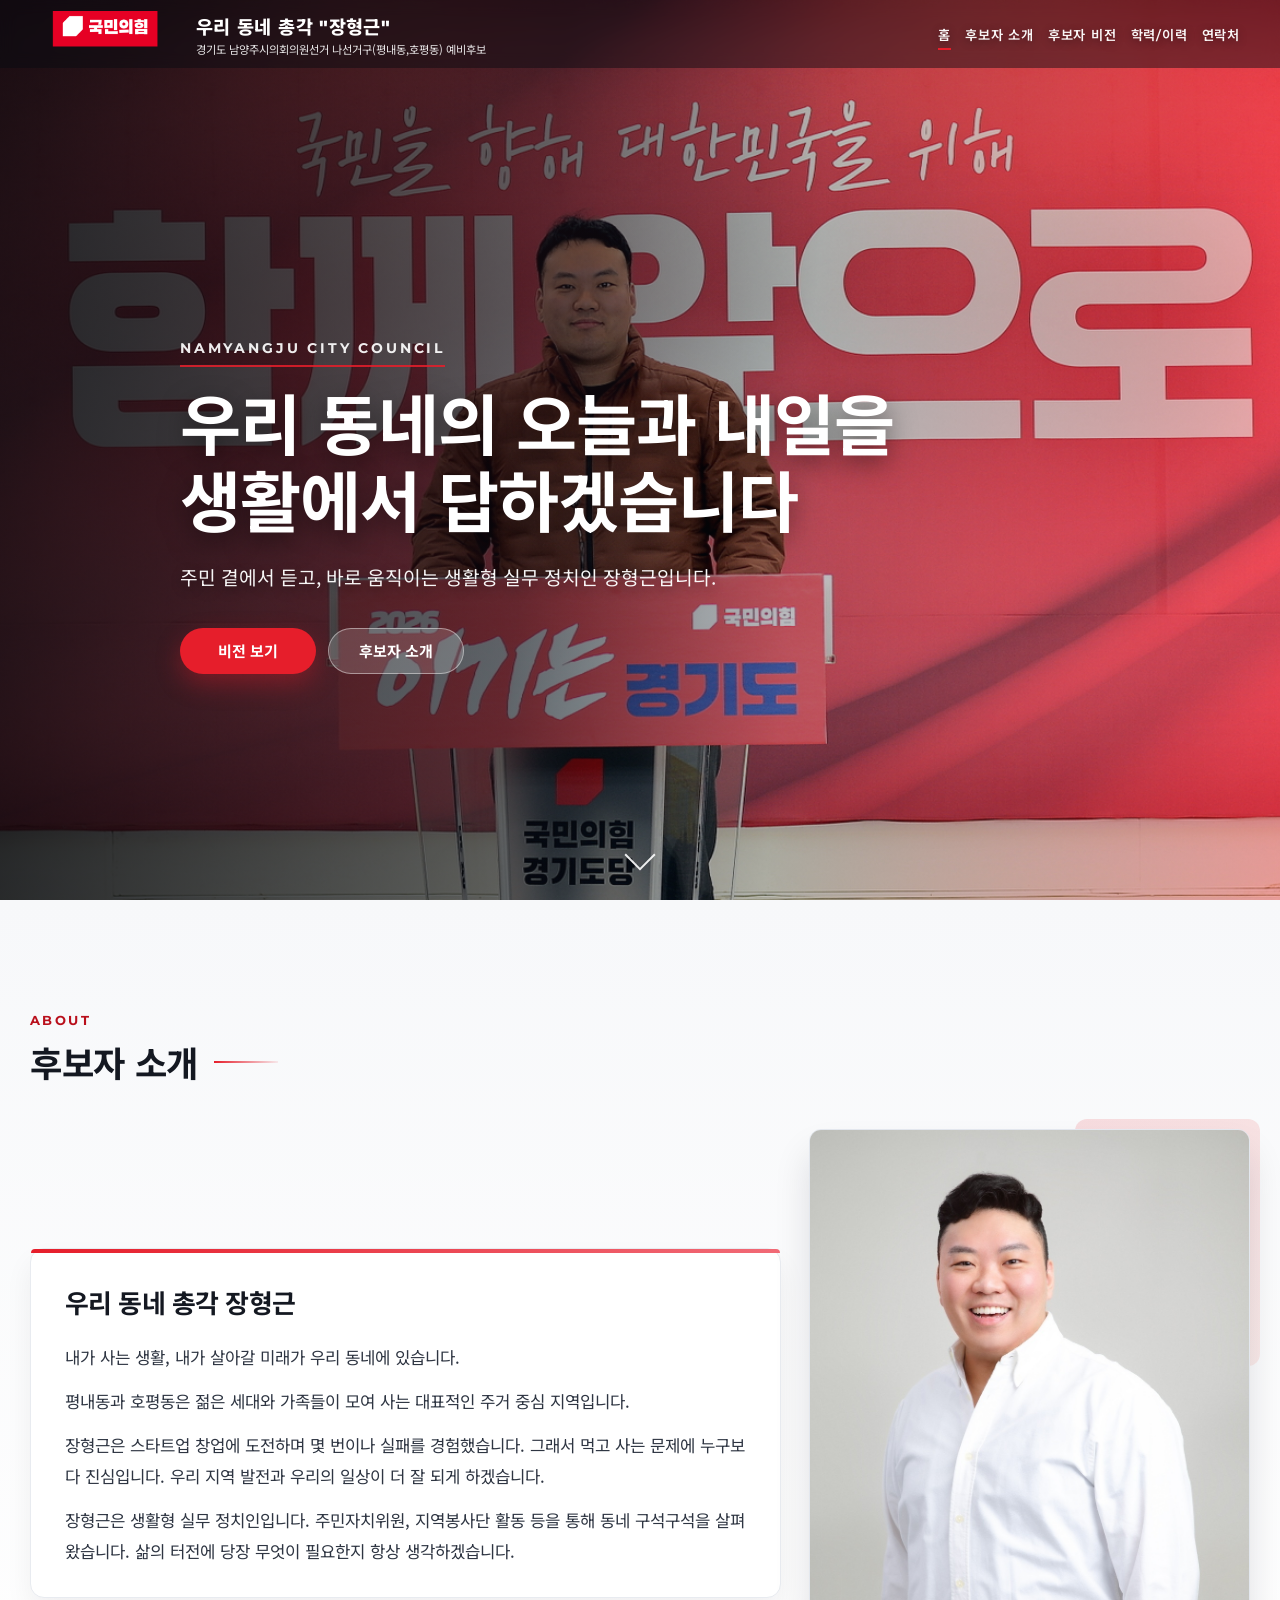
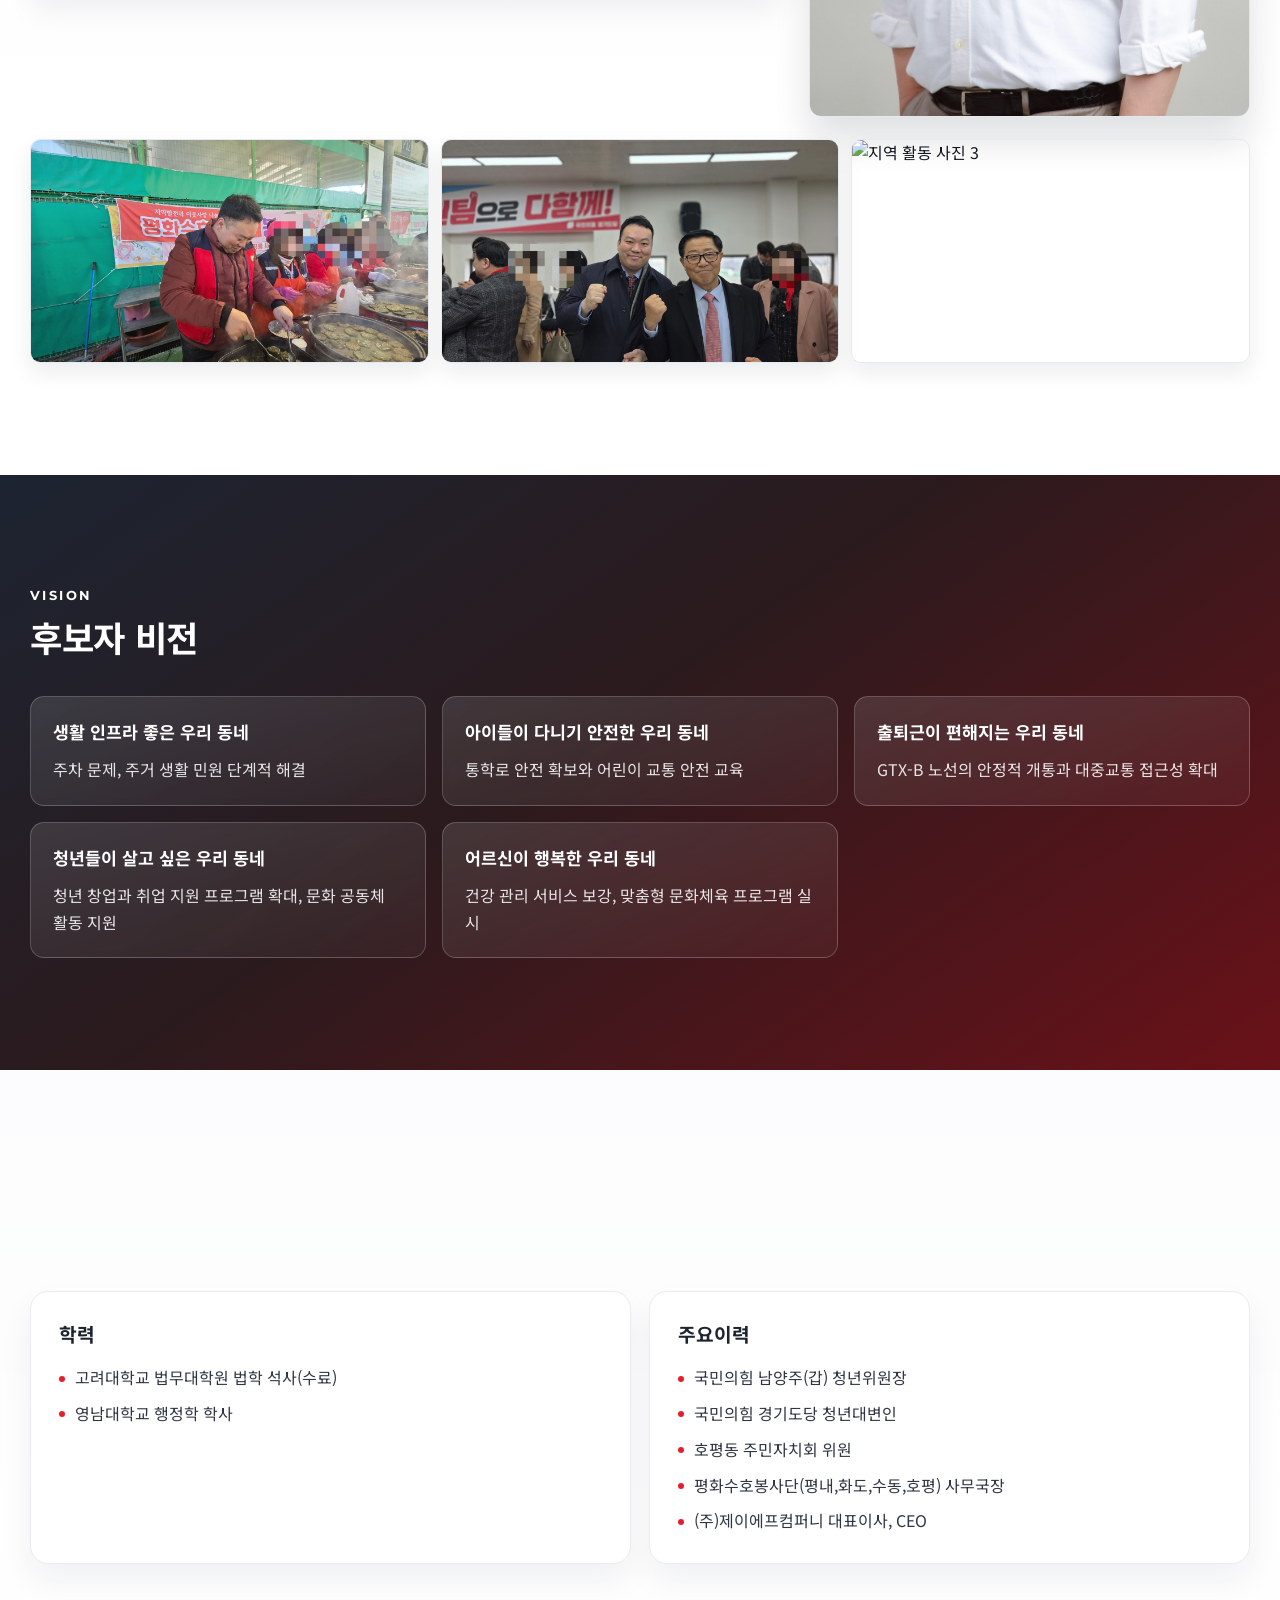
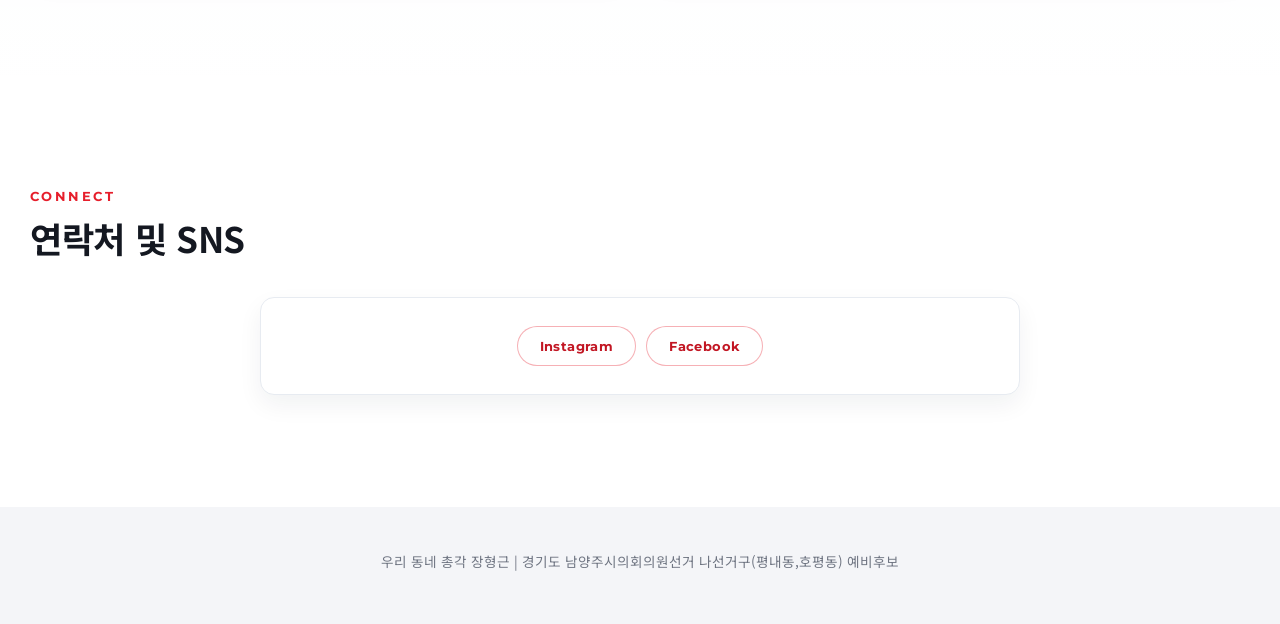
==== landing/index.html @ fb644614 "Build election landing page and docs" ====
<!doctype html>
<html lang="ko">
<head>
  <meta charset="utf-8">
  <meta name="viewport" content="width=device-width, initial-scale=1">
  <title>우리 동네 총각 장형근 | 예비후보</title>
  <meta name="description" content="우리 동네 총각 장형근 예비후보 소개 랜딩페이지">
  <meta property="og:type" content="website">
  <meta property="og:title" content="우리 동네 총각 장형근">
  <meta property="og:description" content="경기도 남양주시의회의원선거 나선거구(평내동,호평동) 예비후보">
  <meta property="og:image" content="./assets/images/hero.jpg">
  <meta property="og:locale" content="ko_KR">
  <link rel="preconnect" href="https://fonts.googleapis.com">
  <link rel="preconnect" href="https://fonts.gstatic.com" crossorigin>
  <link href="https://fonts.googleapis.com/css2?family=Montserrat:wght@500;600;700;800&family=Noto+Sans+KR:wght@400;500;700;800&display=swap" rel="stylesheet">
  <link rel="stylesheet" href="./style.css">
</head>
<body>
  <header class="site-header" id="top">
    <div class="header-inner">
      <a href="#top" class="brand" aria-label="페이지 상단으로 이동">
        <strong class="brand-title">우리 동네 총각 "장형근"</strong>
        <span class="brand-sub">경기도 남양주시의회의원선거 나선거구(평내동,호평동) 예비후보</span>
      </a>
      <div class="header-right">
        <img class="party-logo" src="./assets/logo/signature_02.png" alt="국민의힘 시그니쳐2 로고">
        <button class="menu-toggle" type="button" aria-expanded="false" aria-controls="mainNav">
          <span></span><span></span><span></span>
          <span class="sr-only">메뉴 열기</span>
        </button>
      </div>
      <nav id="mainNav" class="main-nav" aria-label="주요 섹션">
        <a href="#hero">홈</a>
        <a href="#about">후보자 소개</a>
        <a href="#vision">후보자 비전</a>
        <a href="#resume">학력/이력</a>
        <a href="#contact">연락처</a>
      </nav>
    </div>
  </header>

  <main>
    <section id="hero" class="hero">
      <div class="hero-bg" role="img" aria-label="장형근 예비후보 활동 이미지"></div>
      <div class="hero-overlay"></div>
      <div class="hero-content scroll-reveal">
        <p class="hero-kicker">NAMYANGJU CITY COUNCIL</p>
        <h1>우리 동네의 오늘과 내일을<br>생활에서 답하겠습니다</h1>
        <p class="hero-lead">주민 곁에서 듣고, 바로 움직이는 생활형 실무 정치인 장형근입니다.</p>
        <div class="hero-actions">
          <a href="#vision" class="btn btn-primary">비전 보기</a>
          <a href="#about" class="btn btn-ghost">후보자 소개</a>
        </div>
      </div>
      <a class="scroll-down" href="#about" aria-label="아래 섹션으로 이동"></a>
    </section>

    <section id="about" class="section section-about">
      <div class="section-title-wrap scroll-reveal">
        <p class="section-en">ABOUT</p>
        <h2>후보자 소개</h2>
      </div>
      <div class="about-grid">
        <article class="about-copy scroll-reveal">
          <h3>우리 동네 총각 장형근</h3>
          <p>내가 사는 생활, 내가 살아갈 미래가 우리 동네에 있습니다.</p>
          <p>평내동과 호평동은 젊은 세대와 가족들이 모여 사는 대표적인 주거 중심 지역입니다.</p>
          <p>장형근은 스타트업 창업에 도전하며 몇 번이나 실패를 경험했습니다. 그래서 먹고 사는 문제에 누구보다 진심입니다. 우리 지역 발전과 우리의 일상이 더 잘 되게 하겠습니다.</p>
          <p>장형근은 생활형 실무 정치인입니다. 주민자치위원, 지역봉사단 활동 등을 통해 동네 구석구석을 살펴왔습니다. 삶의 터전에 당장 무엇이 필요한지 항상 생각하겠습니다.</p>
        </article>
        <figure class="about-profile scroll-reveal">
          <img src="./assets/images/profile.jpg" alt="장형근 예비후보 프로필 사진">
        </figure>
      </div>
      <div class="about-gallery">
        <img class="scroll-reveal" src="./assets/images/activity-1.jpg" alt="지역 봉사 활동 사진 1">
        <img class="scroll-reveal" src="./assets/images/activity-2.jpg" alt="지역 활동 사진 2">
        <img class="scroll-reveal" src="./assets/images/activity-3.jpg" alt="지역 활동 사진 3">
      </div>
    </section>

    <section id="vision" class="section section-vision">
      <div class="section-title-wrap scroll-reveal">
        <p class="section-en">VISION</p>
        <h2>후보자 비전</h2>
      </div>
      <div class="vision-grid">
        <article class="vision-card scroll-reveal">
          <h3>생활 인프라 좋은 우리 동네</h3>
          <p>주차 문제, 주거 생활 민원 단계적 해결</p>
        </article>
        <article class="vision-card scroll-reveal">
          <h3>아이들이 다니기 안전한 우리 동네</h3>
          <p>통학로 안전 확보와 어린이 교통 안전 교육</p>
        </article>
        <article class="vision-card scroll-reveal">
          <h3>출퇴근이 편해지는 우리 동네</h3>
          <p>GTX-B 노선의 안정적 개통과 대중교통 접근성 확대</p>
        </article>
        <article class="vision-card scroll-reveal">
          <h3>청년들이 살고 싶은 우리 동네</h3>
          <p>청년 창업과 취업 지원 프로그램 확대, 문화 공동체 활동 지원</p>
        </article>
        <article class="vision-card scroll-reveal">
          <h3>어르신이 행복한 우리 동네</h3>
          <p>건강 관리 서비스 보강, 맞춤형 문화체육 프로그램 실시</p>
        </article>
      </div>
    </section>

    <section id="resume" class="section section-resume">
      <div class="section-title-wrap scroll-reveal">
        <p class="section-en">PROFILE</p>
        <h2>후보자 학력 및 주요이력</h2>
      </div>
      <div class="resume-grid">
        <article class="resume-box scroll-reveal">
          <h3>학력</h3>
          <ul>
            <li>고려대학교 법무대학원 법학 석사(수료)</li>
            <li>영남대학교 행정학 학사</li>
          </ul>
        </article>
        <article class="resume-box scroll-reveal">
          <h3>주요이력</h3>
          <ul>
            <li>국민의힘 남양주(갑) 청년위원장</li>
            <li>국민의힘 경기도당 청년대변인</li>
            <li>호평동 주민자치회 위원</li>
            <li>평화수호봉사단(평내,화도,수동,호평) 사무국장</li>
            <li>(주)제이에프컴퍼니 대표이사, CEO</li>
          </ul>
        </article>
      </div>
    </section>

    <section id="contact" class="section section-contact">
      <div class="section-title-wrap scroll-reveal">
        <p class="section-en">CONNECT</p>
        <h2>연락처 및 SNS</h2>
      </div>
      <div class="contact-card scroll-reveal">
        <div class="sns-links">
          <a href="https://www.instagram.com/thefunhan" target="_blank" rel="noreferrer">Instagram</a>
          <a href="https://www.facebook.com/thefunhan" target="_blank" rel="noreferrer">Facebook</a>
        </div>
      </div>
    </section>
  </main>

  <footer class="site-footer">
    <p>우리 동네 총각 장형근 | 경기도 남양주시의회의원선거 나선거구(평내동,호평동) 예비후보</p>
  </footer>

  <script src="./script.js"></script>
</body>
</html>
---- landing/style.css ----
:root {
  --ppp-red: #e61e2b;
  --ppp-red-soft: #f18070;
  --ppp-red-80: #e5554f;
  --ppp-blue: #00b5e2;
  --ppp-navy: #011f4d;
  --white: #ffffff;
  --ink: #141821;
  --muted: #616977;
  --line: #e9ebef;
  --header-h: 68px;
  --glass-dark: rgba(12, 17, 27, 0.56);
  --glass-light: rgba(255, 255, 255, 0.84);
}

* {
  box-sizing: border-box;
}

html {
  scroll-behavior: smooth;
}

body {
  margin: 0;
  color: var(--ink);
  font-family: "Noto Sans KR", sans-serif;
  background:
    radial-gradient(circle at 10% 0%, rgba(230, 30, 43, 0.12), transparent 35%),
    radial-gradient(circle at 90% 20%, rgba(241, 128, 112, 0.17), transparent 42%),
    #fafbfc;
}

a {
  color: inherit;
  text-decoration: none;
}

.site-header {
  position: fixed;
  top: 0;
  left: 0;
  right: 0;
  z-index: 50;
  background: rgba(8, 11, 18, 0.46);
  backdrop-filter: blur(8px);
  transition: background-color 0.25s ease, box-shadow 0.25s ease, backdrop-filter 0.25s ease;
}

.site-header.is-scrolled {
  background: rgba(255, 255, 255, 0.95);
  backdrop-filter: blur(8px);
  box-shadow: 0 10px 30px rgba(16, 24, 40, 0.08);
}

.header-inner {
  max-width: 1240px;
  margin: 0 auto;
  min-height: var(--header-h);
  padding: 8px 20px;
  display: flex;
  align-items: center;
  gap: 16px;
}

.brand {
  display: inline-flex;
  flex-direction: column;
  gap: 2px;
  min-width: 0;
  order: 2;
}

.brand-title {
  font-family: "Montserrat", "Noto Sans KR", sans-serif;
  font-size: clamp(0.98rem, 1.45vw, 1.26rem);
  font-weight: 800;
  letter-spacing: 0.02em;
  color: var(--white);
}

.brand-sub {
  font-size: clamp(0.66rem, 0.88vw, 0.78rem);
  color: rgba(255, 255, 255, 0.9);
  white-space: nowrap;
  overflow: hidden;
  text-overflow: ellipsis;
}

.site-header.is-scrolled .brand-title,
.site-header.is-scrolled .brand-sub {
  color: var(--ink);
}

.header-right {
  display: flex;
  align-items: center;
  gap: 10px;
  order: 1;
  margin-right: 8px;
}

.party-logo {
  width: 132px;
  max-width: 30vw;
  height: auto;
  aspect-ratio: 2.92 / 1;
  object-fit: cover;
  object-position: center bottom;
  filter: none;
  border-radius: 6px;
  display: block;
}

.main-nav {
  display: flex;
  align-items: center;
  justify-content: flex-end;
  gap: 14px;
  order: 3;
  margin-left: auto;
}

.main-nav a {
  position: relative;
  font-family: "Montserrat", "Noto Sans KR", sans-serif;
  font-size: 0.83rem;
  font-weight: 600;
  letter-spacing: 0.06em;
  color: rgba(255, 255, 255, 0.96);
  text-transform: uppercase;
  transition: color 0.2s ease;
  text-shadow: 0 2px 8px rgba(0, 0, 0, 0.35);
}

.main-nav a::after {
  content: "";
  position: absolute;
  bottom: -6px;
  left: 0;
  width: 100%;
  height: 2px;
  background: var(--ppp-red);
  transform: scaleX(0);
  transform-origin: left;
  transition: transform 0.2s ease;
}

.main-nav a:hover::after,
.main-nav a.is-active::after {
  transform: scaleX(1);
}

.site-header.is-scrolled .main-nav a {
  color: #202530;
  text-shadow: none;
}

.menu-toggle {
  display: none;
  width: 40px;
  height: 34px;
  border: 0;
  background: transparent;
  padding: 6px 4px;
  cursor: pointer;
}

.menu-toggle span {
  display: block;
  width: 100%;
  height: 2px;
  background: #ffffff;
  margin: 5px 0;
  transition: transform 0.2s ease, opacity 0.2s ease;
}

.site-header.is-scrolled .menu-toggle span {
  background: #161b23;
}

.menu-open .menu-toggle span:nth-child(1) {
  transform: translateY(7px) rotate(45deg);
}

.menu-open .menu-toggle span:nth-child(2) {
  opacity: 0;
}

.menu-open .menu-toggle span:nth-child(3) {
  transform: translateY(-7px) rotate(-45deg);
}

.hero {
  position: relative;
  min-height: 100vh;
  display: grid;
  place-items: center;
  overflow: hidden;
}

.hero-bg,
.hero-overlay {
  position: absolute;
  inset: 0;
}

.hero-bg {
  background: url("./assets/images/hero.jpg") center 28% / cover no-repeat;
  transform: scale(1.02);
}

.hero-overlay {
  background:
    linear-gradient(95deg, rgba(4, 6, 10, 0.88) 0%, rgba(8, 11, 18, 0.62) 42%, rgba(12, 15, 24, 0.28) 62%, rgba(230, 30, 43, 0.38) 100%),
    radial-gradient(circle at 24% 36%, rgba(230, 30, 43, 0.2), transparent 40%);
}

.hero-content {
  position: relative;
  z-index: 1;
  width: min(920px, calc(100% - 44px));
  margin-top: calc(var(--header-h) + 40px);
  color: var(--white);
  padding: 0;
}

.hero-kicker {
  margin: 0 0 16px;
  font-family: "Montserrat", sans-serif;
  font-size: 0.88rem;
  font-weight: 700;
  letter-spacing: 0.2em;
  display: inline-block;
  color: rgba(255, 255, 255, 0.92);
  border-bottom: 2px solid rgba(230, 30, 43, 0.86);
  padding-bottom: 8px;
}

.hero h1 {
  margin: 0;
  font-size: clamp(2rem, 5.2vw, 4.15rem);
  line-height: 1.16;
  letter-spacing: -0.015em;
  text-shadow: 0 8px 26px rgba(0, 0, 0, 0.5);
}

.hero-lead {
  max-width: 620px;
  margin: 24px 0 0;
  font-size: clamp(1rem, 2vw, 1.2rem);
  line-height: 1.7;
  color: rgba(255, 255, 255, 0.96);
  text-shadow: 0 4px 12px rgba(0, 0, 0, 0.42);
}

.hero-actions {
  margin-top: 34px;
  display: flex;
  flex-wrap: wrap;
  gap: 12px;
}

.btn {
  display: inline-flex;
  align-items: center;
  justify-content: center;
  min-width: 136px;
  height: 46px;
  border-radius: 999px;
  font-weight: 700;
  font-size: 0.94rem;
  transition: transform 0.2s ease, background-color 0.2s ease;
}

.btn:hover {
  transform: translateY(-2px);
}

.btn-primary {
  background: var(--ppp-red);
  color: var(--white);
  box-shadow: 0 10px 24px rgba(230, 30, 43, 0.35);
}

.btn-ghost {
  background: rgba(255, 255, 255, 0.16);
  border: 1px solid rgba(255, 255, 255, 0.44);
  color: var(--white);
}

.scroll-down {
  position: absolute;
  bottom: 34px;
  left: 50%;
  width: 22px;
  height: 22px;
  border-right: 2px solid rgba(255, 255, 255, 0.9);
  border-bottom: 2px solid rgba(255, 255, 255, 0.9);
  transform: translateX(-50%) rotate(45deg);
  animation: bounce 1.6s ease-in-out infinite;
}

@keyframes bounce {
  0%,
  100% {
    transform: translate(-50%, 0) rotate(45deg);
  }
  50% {
    transform: translate(-50%, 8px) rotate(45deg);
  }
}

.section {
  padding: 112px 22px;
}

.section-title-wrap {
  max-width: 1220px;
  margin: 0 auto 34px;
}

.section-en {
  margin: 0;
  font-family: "Montserrat", sans-serif;
  font-size: 0.84rem;
  letter-spacing: 0.18em;
  font-weight: 700;
  color: var(--ppp-red);
}

.section h2 {
  margin: 8px 0 0;
  font-size: clamp(1.6rem, 3vw, 2.2rem);
  letter-spacing: -0.01em;
}

.section-about {
  position: relative;
  background:
    linear-gradient(180deg, #f7f8fa 0%, #ffffff 72%);
}

.section-about .section-title-wrap {
  margin-bottom: 42px;
}

.section-about .section-en {
  color: #b90f1b;
}

.section-about h2 {
  position: relative;
  display: inline-block;
  padding-right: 80px;
}

.section-about h2::after {
  content: "";
  position: absolute;
  top: 50%;
  right: 0;
  width: 64px;
  height: 2px;
  background: linear-gradient(90deg, var(--ppp-red), rgba(230, 30, 43, 0.08));
  transform: translateY(-50%);
}

.about-grid {
  max-width: 1220px;
  margin: 0 auto;
  display: grid;
  grid-template-columns: minmax(0, 1.26fr) minmax(320px, 0.74fr);
  gap: 28px;
  align-items: center;
}

.about-copy {
  position: relative;
  background: #ffffff;
  border: 1px solid #e8ebf0;
  border-radius: 14px;
  padding: 34px 34px 30px;
  box-shadow: 0 14px 28px rgba(18, 24, 38, 0.06);
}

.about-copy::before {
  content: "";
  position: absolute;
  top: 0;
  left: 0;
  right: 0;
  height: 4px;
  border-radius: 14px 14px 0 0;
  background: linear-gradient(90deg, var(--ppp-red), #f16a76);
}

.about-copy h3 {
  margin: 0 0 22px;
  font-size: 1.62rem;
  letter-spacing: -0.02em;
}

.about-copy p {
  margin: 0;
  color: #2e3542;
  line-height: 1.85;
  font-size: 1.05rem;
}

.about-copy p + p {
  margin-top: 13px;
}

.about-profile {
  margin: 0;
  position: relative;
}

.about-profile::before {
  content: "";
  position: absolute;
  inset: -10px -10px auto auto;
  width: 42%;
  height: 42%;
  border-radius: 12px;
  background: linear-gradient(135deg, var(--ppp-red), #f18070);
  z-index: -1;
  opacity: 0.14;
}

.about-profile img {
  width: 100%;
  aspect-ratio: 3 / 4;
  object-fit: cover;
  border-radius: 12px;
  border: 1px solid #e3e7ee;
  display: block;
  box-shadow: 0 24px 36px rgba(10, 18, 33, 0.12);
}

.about-gallery {
  max-width: 1220px;
  margin: 22px auto 0;
  display: grid;
  grid-template-columns: repeat(3, 1fr);
  gap: 12px;
}

.about-gallery img {
  width: 100%;
  aspect-ratio: 16 / 9;
  object-fit: cover;
  border-radius: 10px;
  border: 1px solid #e6e9ef;
  box-shadow: 0 10px 22px rgba(19, 28, 43, 0.08);
  filter: saturate(0.92);
  transition: transform 0.22s ease, filter 0.22s ease;
}

.about-gallery img:hover {
  transform: translateY(-3px);
  filter: saturate(1);
}

.section-vision {
  color: var(--white);
  background:
    linear-gradient(145deg, #1c2431 0%, #2b1a1d 45%, #6a1118 100%);
}

.section-vision .section-en,
.section-vision h2 {
  color: var(--white);
}

.vision-grid {
  max-width: 1220px;
  margin: 0 auto;
  display: grid;
  grid-template-columns: repeat(3, minmax(0, 1fr));
  gap: 16px;
}

.vision-card {
  background: linear-gradient(165deg, rgba(255, 255, 255, 0.12), rgba(255, 255, 255, 0.04));
  border: 1px solid rgba(255, 255, 255, 0.2);
  backdrop-filter: blur(3px);
  border-radius: 14px;
  padding: 22px;
}

.vision-card:nth-child(4),
.vision-card:nth-child(5) {
  grid-column: span 1;
}

.vision-card h3 {
  margin: 0 0 12px;
  font-size: 1.08rem;
  line-height: 1.45;
}

.vision-card p {
  margin: 0;
  color: rgba(255, 255, 255, 0.88);
  line-height: 1.66;
}

.section-resume {
  background: linear-gradient(180deg, rgba(255, 255, 255, 0.3), rgba(255, 255, 255, 0.95));
}

.resume-grid {
  max-width: 1220px;
  margin: 0 auto;
  display: grid;
  grid-template-columns: repeat(2, minmax(0, 1fr));
  gap: 18px;
}

.resume-box {
  background: #ffffff;
  border: 1px solid var(--line);
  border-radius: 18px;
  padding: 28px;
  box-shadow: 0 16px 32px rgba(25, 32, 44, 0.06);
}

.resume-box h3 {
  margin: 0 0 16px;
  font-size: 1.2rem;
  color: #1d2430;
}

.resume-box ul {
  list-style: none;
  margin: 0;
  padding: 0;
}

.resume-box li {
  position: relative;
  margin: 0;
  padding-left: 16px;
  line-height: 1.74;
  color: #2f3542;
}

.resume-box li + li {
  margin-top: 8px;
}

.resume-box li::before {
  content: "";
  position: absolute;
  left: 0;
  top: 0.72em;
  width: 6px;
  height: 6px;
  border-radius: 50%;
  background: var(--ppp-red);
}

.section-contact {
  background: #ffffff;
}

.contact-card {
  max-width: 760px;
  margin: 0 auto;
  border-radius: 14px;
  border: 1px solid #e7ebf1;
  background: #ffffff;
  padding: 28px 22px;
  text-align: center;
  box-shadow: 0 10px 24px rgba(21, 30, 45, 0.06);
}

.contact-card p {
  margin: 0;
  font-size: 1.02rem;
  line-height: 1.74;
}

.sns-links {
  margin-top: 0;
  display: flex;
  justify-content: center;
  flex-wrap: wrap;
  gap: 10px;
}

.sns-links a {
  display: inline-flex;
  height: 40px;
  align-items: center;
  padding: 0 22px;
  border-radius: 999px;
  font-family: "Montserrat", "Noto Sans KR", sans-serif;
  font-size: 0.84rem;
  font-weight: 700;
  letter-spacing: 0.03em;
  background: #fff;
  border: 1px solid rgba(230, 30, 43, 0.35);
  color: #c21623;
  transition: background-color 0.2s ease, color 0.2s ease, border-color 0.2s ease;
}

.sns-links a:hover {
  background: var(--ppp-red);
  color: #ffffff;
  border-color: var(--ppp-red);
}

.site-footer {
  padding: 30px 20px 40px;
  text-align: center;
  font-size: 0.85rem;
  color: #6f7582;
  background: #f4f5f8;
}

.scroll-reveal {
  opacity: 0;
  transform: translateY(20px);
  transition: opacity 0.65s ease, transform 0.65s ease;
}

.scroll-reveal.is-visible {
  opacity: 1;
  transform: translateY(0);
}

.sr-only {
  position: absolute;
  width: 1px;
  height: 1px;
  margin: -1px;
  padding: 0;
  border: 0;
  clip: rect(0 0 0 0);
  overflow: hidden;
}

@media (max-width: 1080px) {
  :root {
    --header-h: 76px;
  }

  .main-nav {
    display: none;
  }

  .header-inner {
    min-height: auto;
    padding: 6px 12px;
    gap: 10px;
    align-items: center;
  }

  .brand {
    order: 1;
    max-width: calc(100% - 130px);
  }

  .header-right {
    order: 2;
    margin-right: 0;
    margin-left: auto;
    padding-top: 2px;
  }

  .menu-toggle {
    display: none;
  }

  .party-logo {
    width: 106px;
    height: auto;
  }

  .brand-sub {
    white-space: normal;
    overflow: visible;
    text-overflow: clip;
    line-height: 1.2;
  }

  .about-grid {
    grid-template-columns: 1fr;
  }

  .about-profile {
    max-width: 380px;
  }

  .about-gallery {
    grid-template-columns: repeat(2, 1fr);
  }

  .vision-grid {
    grid-template-columns: repeat(2, minmax(0, 1fr));
  }

  .resume-grid {
    grid-template-columns: 1fr;
  }
}

@media (max-width: 760px) {
  :root {
    --header-h: 74px;
  }

  .header-inner {
    min-height: auto;
    padding: 8px 12px;
    gap: 6px;
  }

  .brand {
    min-width: 0;
    max-width: calc(100% - 116px);
  }

  .brand-title {
    font-size: 0.88rem;
    line-height: 1.08;
  }

  .brand-sub {
    font-size: 0.56rem;
    line-height: 1.05;
    opacity: 0.95;
  }

  .party-logo {
    width: 88px;
    height: auto;
    max-width: 26vw;
    border-radius: 4px;
  }

  .hero-bg {
    background-position: 52% 20%;
    transform: scale(1.02);
  }

  .hero-content {
    width: min(540px, calc(100% - 28px));
    margin-top: calc(var(--header-h) + 46px);
    padding: 0;
  }

  .hero-kicker {
    font-size: 0.72rem;
    letter-spacing: 0.12em;
    margin-bottom: 12px;
    padding-bottom: 6px;
  }

  .hero h1 {
    font-size: clamp(1.65rem, 7.6vw, 2.1rem);
    line-height: 1.18;
    word-break: keep-all;
  }

  .hero-lead {
    margin-top: 14px;
    font-size: 0.88rem;
    line-height: 1.5;
    max-width: 92%;
  }

  .hero-actions {
    margin-top: 20px;
    gap: 10px;
  }

  .hero-actions .btn {
    min-width: 0;
    width: calc(50% - 5px);
    height: 44px;
    font-size: 0.92rem;
  }

  .section {
    padding: 80px 14px;
  }

  .about-copy,
  .resume-box,
  .contact-card {
    padding: 22px;
  }

  .section-about h2 {
    padding-right: 56px;
  }

  .section-about h2::after {
    width: 44px;
  }

  .about-copy h3 {
    font-size: 1.4rem;
  }

  .about-copy p {
    font-size: 0.98rem;
  }

  .about-gallery {
    grid-template-columns: 1fr;
  }

  .vision-grid {
    grid-template-columns: 1fr;
  }
}

@media (max-width: 480px) {
  :root {
    --header-h: 72px;
  }

  .header-inner {
    min-height: auto;
    padding: 7px 10px;
    gap: 4px;
  }

  .brand {
    max-width: calc(100% - 94px);
  }

  .brand-title {
    font-size: 0.8rem;
    line-height: 1.05;
  }

  .brand-sub {
    display: block;
    font-size: 0.52rem;
    line-height: 1.02;
  }

  .party-logo {
    display: block;
    width: 78px;
    max-width: 24vw;
  }

  .contact-card {
    padding: 18px 14px;
    border-radius: 12px;
  }

  .sns-links {
    display: grid;
    grid-template-columns: 1fr;
    gap: 8px;
  }

  .sns-links a {
    width: 100%;
    justify-content: center;
    height: 38px;
    font-size: 0.8rem;
  }

  .hero-bg {
    background-position: 50% 18%;
    transform: scale(1.02);
  }

  .hero {
    min-height: 94svh;
  }

  .hero-content {
    width: calc(100% - 22px);
    margin-top: calc(var(--header-h) + 38px);
  }

  .hero-kicker {
    font-size: 0.66rem;
    letter-spacing: 0.1em;
  }

  .hero h1 {
    font-size: clamp(1.52rem, 7.2vw, 1.9rem);
    line-height: 1.16;
  }

  .hero-lead {
    font-size: 0.84rem;
    line-height: 1.45;
    max-width: 96%;
  }

  .hero-actions {
    display: flex;
    flex-wrap: nowrap;
    gap: 8px;
  }

  .hero-actions .btn {
    width: calc(50% - 4px);
    height: 42px;
    font-size: 0.88rem;
  }

  .scroll-down {
    bottom: 20px;
    width: 18px;
    height: 18px;
  }
}
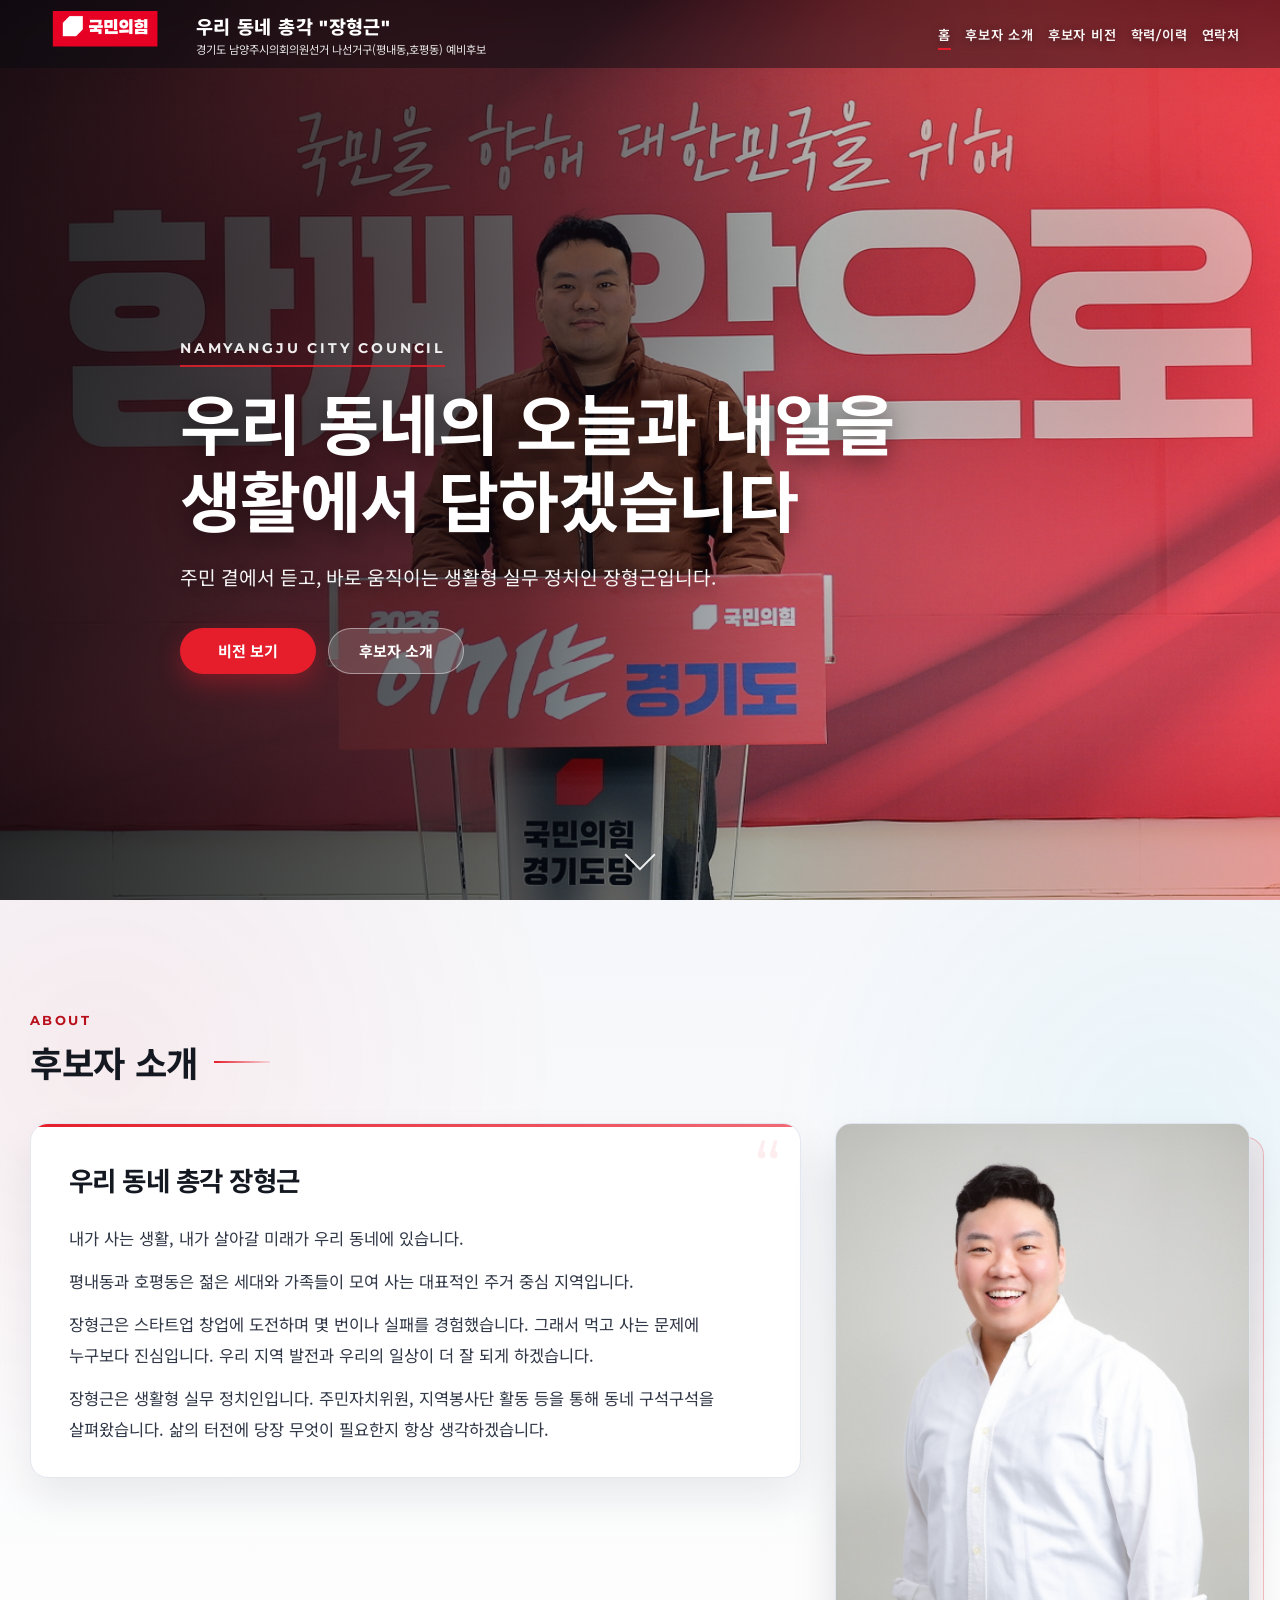
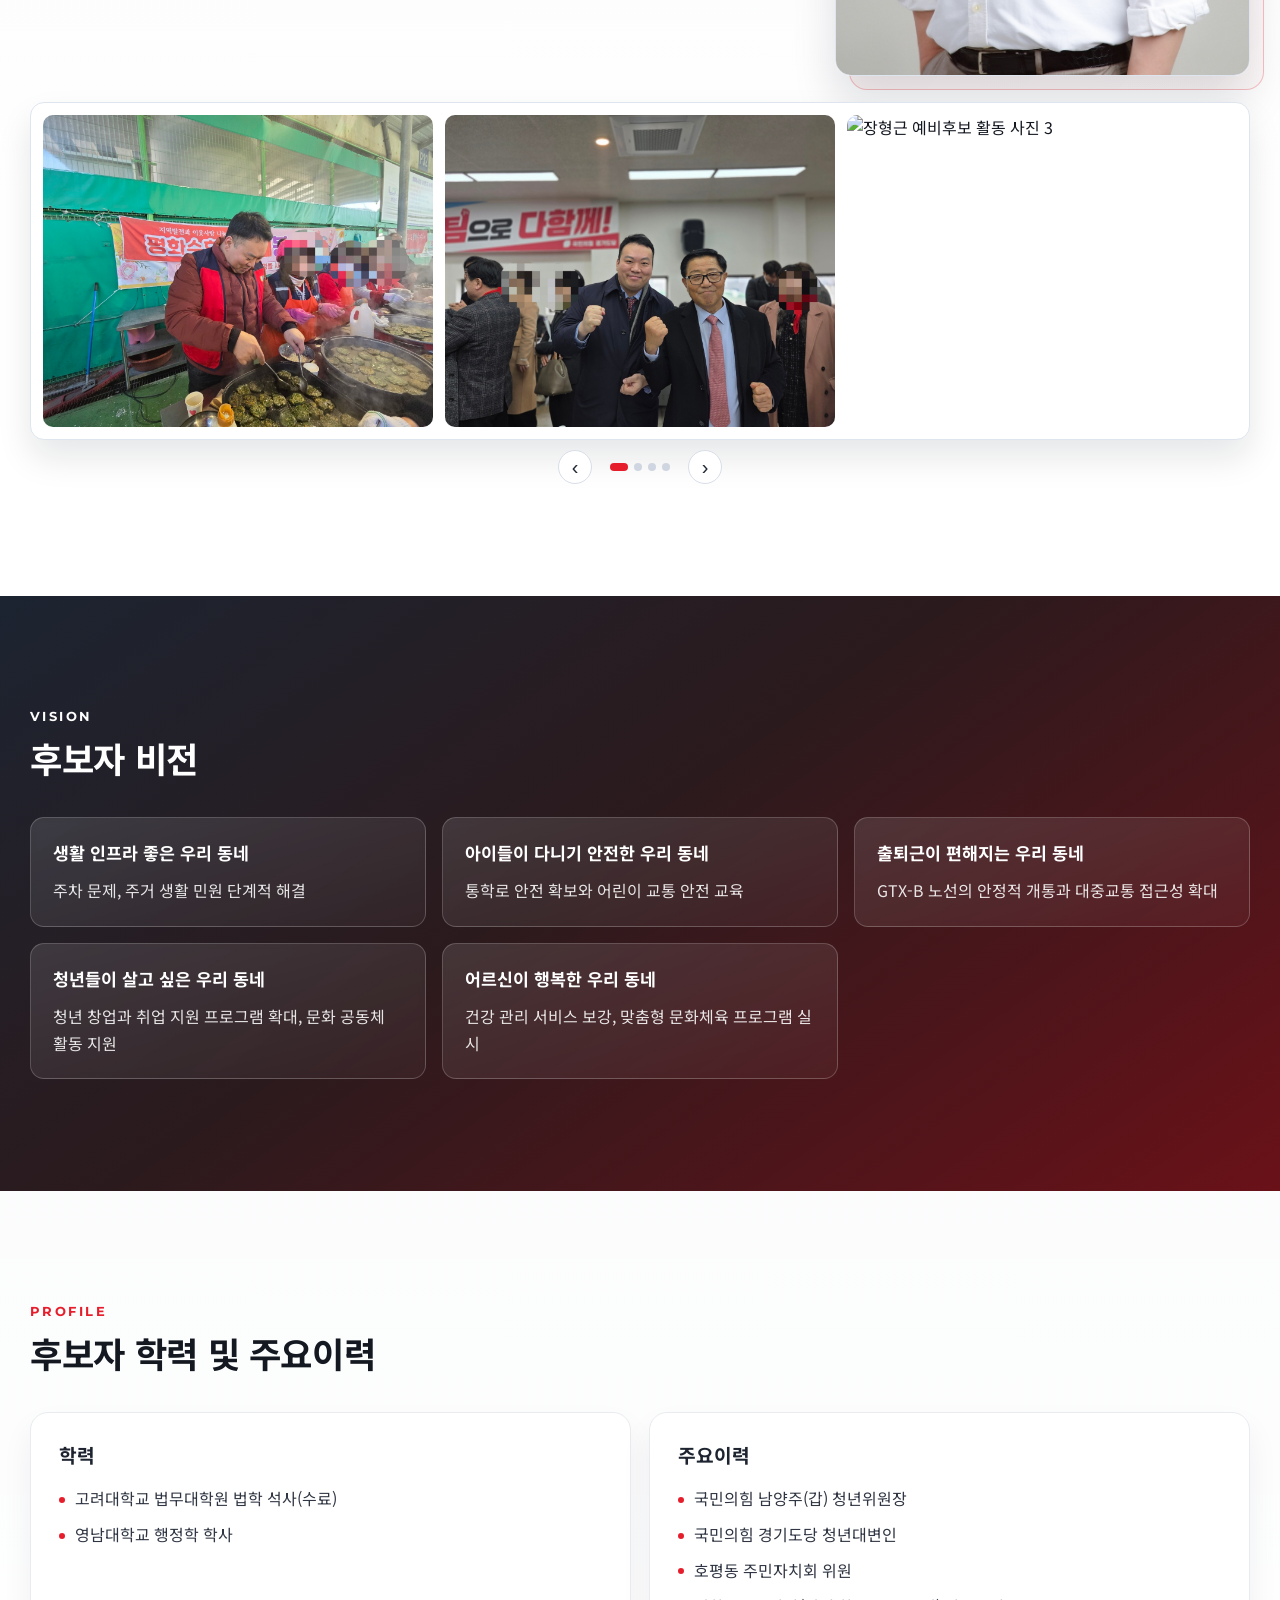
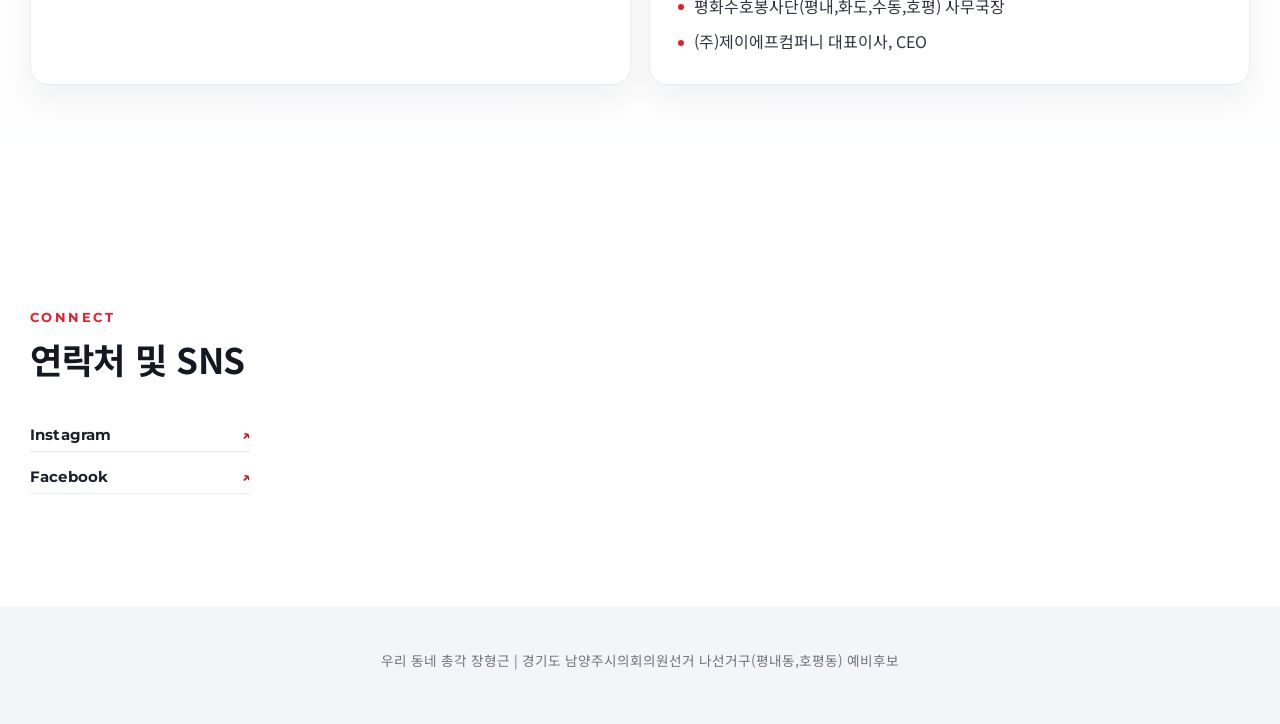
==== commit 914c3151: "feat: 활동 사진 슬라이더 추가 및 레이아웃 개선" ====
--- a/landing/index.html
+++ b/landing/index.html
@@ -72,11 +72,35 @@
           <img src="./assets/images/profile.jpg" alt="장형근 예비후보 프로필 사진">
         </figure>
       </div>
-      <div class="about-gallery">
-        <img class="scroll-reveal" src="./assets/images/activity-1.jpg" alt="지역 봉사 활동 사진 1">
-        <img class="scroll-reveal" src="./assets/images/activity-2.jpg" alt="지역 활동 사진 2">
-        <img class="scroll-reveal" src="./assets/images/activity-3.jpg" alt="지역 활동 사진 3">
-      </div>
+      <aside class="about-slider scroll-reveal" data-about-slider>
+        <div class="about-slider-window">
+          <div class="about-slider-track">
+            <figure class="about-slide">
+              <img src="./assets/images/activity-1.jpg" alt="장형근 예비후보 활동 사진 1">
+            </figure>
+            <figure class="about-slide">
+              <img src="./assets/images/activity-2.jpg" alt="장형근 예비후보 활동 사진 2">
+            </figure>
+            <figure class="about-slide">
+              <img src="./assets/images/activity-3.jpg" alt="장형근 예비후보 활동 사진 3">
+            </figure>
+            <figure class="about-slide">
+              <img src="./assets/images/about-slide-1.jpg" alt="장형근 예비후보 활동 사진 4">
+            </figure>
+            <figure class="about-slide">
+              <img src="./assets/images/about-slide-4.jpg" alt="장형근 예비후보 활동 사진 5">
+            </figure>
+            <figure class="about-slide">
+              <img src="./assets/images/about-slide-5.jpg" alt="장형근 예비후보 활동 사진 6">
+            </figure>
+          </div>
+        </div>
+        <div class="about-slider-controls">
+          <button class="about-slider-btn prev" type="button" aria-label="이전 이미지">‹</button>
+          <div class="about-slider-dots" aria-hidden="true"></div>
+          <button class="about-slider-btn next" type="button" aria-label="다음 이미지">›</button>
+        </div>
+      </aside>
     </section>
 
     <section id="vision" class="section section-vision">
--- a/landing/style.css
+++ b/landing/style.css
@@ -338,11 +338,13 @@
 .section-about {
   position: relative;
   background:
-    linear-gradient(180deg, #f7f8fa 0%, #ffffff 72%);
+    radial-gradient(circle at 8% 12%, rgba(230, 30, 43, 0.06), transparent 28%),
+    radial-gradient(circle at 92% 18%, rgba(0, 181, 226, 0.06), transparent 26%),
+    linear-gradient(180deg, #f6f7fa 0%, #ffffff 70%);
 }
 
 .section-about .section-title-wrap {
-  margin-bottom: 42px;
+  margin-bottom: 36px;
 }
 
 .section-about .section-en {
@@ -352,7 +354,7 @@
 .section-about h2 {
   position: relative;
   display: inline-block;
-  padding-right: 80px;
+  padding-right: 72px;
 }
 
 .section-about h2::after {
@@ -360,9 +362,9 @@
   position: absolute;
   top: 50%;
   right: 0;
-  width: 64px;
+  width: 56px;
   height: 2px;
-  background: linear-gradient(90deg, var(--ppp-red), rgba(230, 30, 43, 0.08));
+  background: linear-gradient(90deg, var(--ppp-red), rgba(230, 30, 43, 0.12));
   transform: translateY(-50%);
 }
 
@@ -370,18 +372,19 @@
   max-width: 1220px;
   margin: 0 auto;
   display: grid;
-  grid-template-columns: minmax(0, 1.26fr) minmax(320px, 0.74fr);
-  gap: 28px;
-  align-items: center;
+  grid-template-columns: minmax(0, 1.3fr) minmax(340px, 0.7fr);
+  gap: 34px;
+  align-items: start;
 }
 
 .about-copy {
   position: relative;
   background: #ffffff;
-  border: 1px solid #e8ebf0;
-  border-radius: 14px;
-  padding: 34px 34px 30px;
-  box-shadow: 0 14px 28px rgba(18, 24, 38, 0.06);
+  border: 1px solid #e3e8f0;
+  border-radius: 18px;
+  padding: 36px 38px 32px;
+  box-shadow: 0 20px 42px rgba(14, 22, 36, 0.08);
+  overflow: hidden;
 }
 
 .about-copy::before {
@@ -390,77 +393,154 @@
   top: 0;
   left: 0;
   right: 0;
-  height: 4px;
-  border-radius: 14px 14px 0 0;
+  height: 3px;
+  border-radius: 18px 18px 0 0;
   background: linear-gradient(90deg, var(--ppp-red), #f16a76);
 }
 
+.about-copy::after {
+  content: "“";
+  position: absolute;
+  top: 8px;
+  right: 18px;
+  font-size: 72px;
+  line-height: 1;
+  color: rgba(230, 30, 43, 0.08);
+  font-family: "Montserrat", serif;
+  pointer-events: none;
+}
+
 .about-copy h3 {
-  margin: 0 0 22px;
-  font-size: 1.62rem;
+  margin: 0 0 24px;
+  font-size: 1.66rem;
   letter-spacing: -0.02em;
 }
 
 .about-copy p {
   margin: 0;
-  color: #2e3542;
-  line-height: 1.85;
-  font-size: 1.05rem;
+  color: #303746;
+  line-height: 1.88;
+  font-size: 1.03rem;
+  word-break: keep-all;
 }
 
 .about-copy p + p {
-  margin-top: 13px;
+  margin-top: 12px;
 }
 
 .about-profile {
   margin: 0;
   position: relative;
+  justify-self: end;
 }
 
 .about-profile::before {
   content: "";
   position: absolute;
-  inset: -10px -10px auto auto;
-  width: 42%;
-  height: 42%;
-  border-radius: 12px;
-  background: linear-gradient(135deg, var(--ppp-red), #f18070);
+  inset: 14px -14px -14px 14px;
+  border-radius: 18px;
+  border: 1px solid rgba(230, 30, 43, 0.24);
+  background: linear-gradient(135deg, rgba(230, 30, 43, 0.08), rgba(241, 128, 112, 0.04));
   z-index: -1;
-  opacity: 0.14;
 }
 
 .about-profile img {
   width: 100%;
+  max-width: 470px;
   aspect-ratio: 3 / 4;
   object-fit: cover;
-  border-radius: 12px;
-  border: 1px solid #e3e7ee;
+  border-radius: 16px;
+  border: 1px solid #dfe5ef;
   display: block;
-  box-shadow: 0 24px 36px rgba(10, 18, 33, 0.12);
-}
-
-.about-gallery {
+  box-shadow: 0 26px 44px rgba(9, 16, 30, 0.13);
+}
+
+.about-slider {
+  --about-gap: 12px;
   max-width: 1220px;
-  margin: 22px auto 0;
-  display: grid;
-  grid-template-columns: repeat(3, 1fr);
-  gap: 12px;
-}
-
-.about-gallery img {
+  margin: 26px auto 0;
+}
+
+.about-slider-window {
+  overflow: hidden;
+  border-radius: 14px;
+  border: 1px solid #dfe5ef;
+  box-shadow: 0 18px 34px rgba(10, 18, 31, 0.1);
+  background: #ffffff;
+}
+
+.about-slider-track {
+  display: flex;
+  gap: var(--about-gap);
+  padding: 12px;
   width: 100%;
-  aspect-ratio: 16 / 9;
+  transition: transform 0.32s ease;
+}
+
+.about-slide {
+  flex: 0 0 calc((100% - (var(--about-gap) * 2)) / 3);
+  margin: 0;
+}
+
+.about-slide img {
+  width: 100%;
+  aspect-ratio: 5 / 4;
   object-fit: cover;
   border-radius: 10px;
-  border: 1px solid #e6e9ef;
-  box-shadow: 0 10px 22px rgba(19, 28, 43, 0.08);
-  filter: saturate(0.92);
-  transition: transform 0.22s ease, filter 0.22s ease;
-}
-
-.about-gallery img:hover {
-  transform: translateY(-3px);
-  filter: saturate(1);
+  display: block;
+}
+
+.about-slider-controls {
+  display: flex;
+  align-items: center;
+  justify-content: center;
+  gap: 10px;
+  margin-top: 10px;
+}
+
+.about-slider-btn {
+  width: 34px;
+  height: 34px;
+  border: 1px solid #d8dee8;
+  border-radius: 999px;
+  background: #ffffff;
+  color: #1f2734;
+  font-size: 1.25rem;
+  line-height: 1;
+  cursor: pointer;
+  transition: background-color 0.2s ease, color 0.2s ease, border-color 0.2s ease;
+}
+
+.about-slider-btn:hover {
+  background: var(--ppp-red);
+  color: #ffffff;
+  border-color: var(--ppp-red);
+}
+
+.about-slider-btn:disabled {
+  opacity: 0.45;
+  cursor: default;
+}
+
+.about-slider-dots {
+  display: flex;
+  align-items: center;
+  gap: 6px;
+  justify-content: center;
+  margin: 0 8px;
+}
+
+.about-slider-dot {
+  width: 8px;
+  height: 8px;
+  border-radius: 999px;
+  background: #cfd6e1;
+  transition: width 0.22s ease, background-color 0.22s ease;
+}
+
+.about-slider-dot.is-active {
+  width: 18px;
+  background: var(--ppp-red);
 }
 
 .section-vision {
@@ -567,14 +647,13 @@
 }
 
 .contact-card {
-  max-width: 760px;
+  max-width: 1220px;
   margin: 0 auto;
-  border-radius: 14px;
-  border: 1px solid #e7ebf1;
-  background: #ffffff;
-  padding: 28px 22px;
-  text-align: center;
-  box-shadow: 0 10px 24px rgba(21, 30, 45, 0.06);
+  border: 0;
+  background: transparent;
+  padding: 0;
+  text-align: left;
+  box-shadow: none;
 }
 
 .contact-card p {
@@ -586,31 +665,42 @@
 .sns-links {
   margin-top: 0;
   display: flex;
-  justify-content: center;
-  flex-wrap: wrap;
-  gap: 10px;
+  flex-direction: column;
+  align-items: flex-start;
+  gap: 8px;
+  max-width: 420px;
 }
 
 .sns-links a {
   display: inline-flex;
-  height: 40px;
+  height: 34px;
   align-items: center;
-  padding: 0 22px;
-  border-radius: 999px;
+  padding: 0;
+  border-radius: 0;
   font-family: "Montserrat", "Noto Sans KR", sans-serif;
-  font-size: 0.84rem;
+  font-size: 0.96rem;
   font-weight: 700;
-  letter-spacing: 0.03em;
-  background: #fff;
-  border: 1px solid rgba(230, 30, 43, 0.35);
+  letter-spacing: 0.01em;
+  background: transparent;
+  border: 0;
+  color: #19202c;
+  border-bottom: 1px solid #e6e9ef;
+  min-width: 220px;
+  justify-content: space-between;
+  transition: color 0.2s ease, border-color 0.2s ease, transform 0.2s ease;
+}
+
+.sns-links a::after {
+  content: "↗";
+  font-size: 0.88rem;
   color: #c21623;
-  transition: background-color 0.2s ease, color 0.2s ease, border-color 0.2s ease;
+  margin-left: 18px;
 }
 
 .sns-links a:hover {
-  background: var(--ppp-red);
-  color: #ffffff;
-  border-color: var(--ppp-red);
+  color: #c21623;
+  border-color: rgba(194, 22, 35, 0.42);
+  transform: translateX(2px);
 }
 
 .site-footer {
@@ -692,11 +782,20 @@
   }
 
   .about-profile {
-    max-width: 380px;
-  }
-
-  .about-gallery {
-    grid-template-columns: repeat(2, 1fr);
+    justify-self: start;
+  }
+
+  .about-profile img {
+    max-width: 420px;
+  }
+
+  .about-slider {
+    width: 100%;
+    margin-top: 18px;
+  }
+
+  .about-slide {
+    flex-basis: calc((100% - var(--about-gap)) / 2);
   }
 
   .vision-grid {
@@ -795,6 +894,17 @@
     padding: 22px;
   }
 
+  .contact-card {
+    padding: 0;
+  }
+
+  .sns-links a {
+    min-width: 0;
+    width: 100%;
+    max-width: 300px;
+    font-size: 0.92rem;
+  }
+
   .section-about h2 {
     padding-right: 56px;
   }
@@ -811,8 +921,25 @@
     font-size: 0.98rem;
   }
 
-  .about-gallery {
-    grid-template-columns: 1fr;
+  .about-slider {
+    width: 100%;
+  }
+
+  .about-slider-controls {
+    margin-top: 10px;
+  }
+
+  .about-slider-btn {
+    width: 34px;
+    height: 34px;
+  }
+
+  .about-slider-track {
+    padding: 10px;
+  }
+
+  .about-slide {
+    flex-basis: 100%;
   }
 
   .vision-grid {
@@ -853,21 +980,22 @@
   }
 
   .contact-card {
-    padding: 18px 14px;
-    border-radius: 12px;
+    padding: 0;
+    border-radius: 0;
   }
 
   .sns-links {
-    display: grid;
-    grid-template-columns: 1fr;
+    display: flex;
+    flex-direction: column;
     gap: 8px;
   }
 
   .sns-links a {
     width: 100%;
-    justify-content: center;
-    height: 38px;
-    font-size: 0.8rem;
+    max-width: none;
+    justify-content: space-between;
+    height: 34px;
+    font-size: 0.86rem;
   }
 
   .hero-bg {
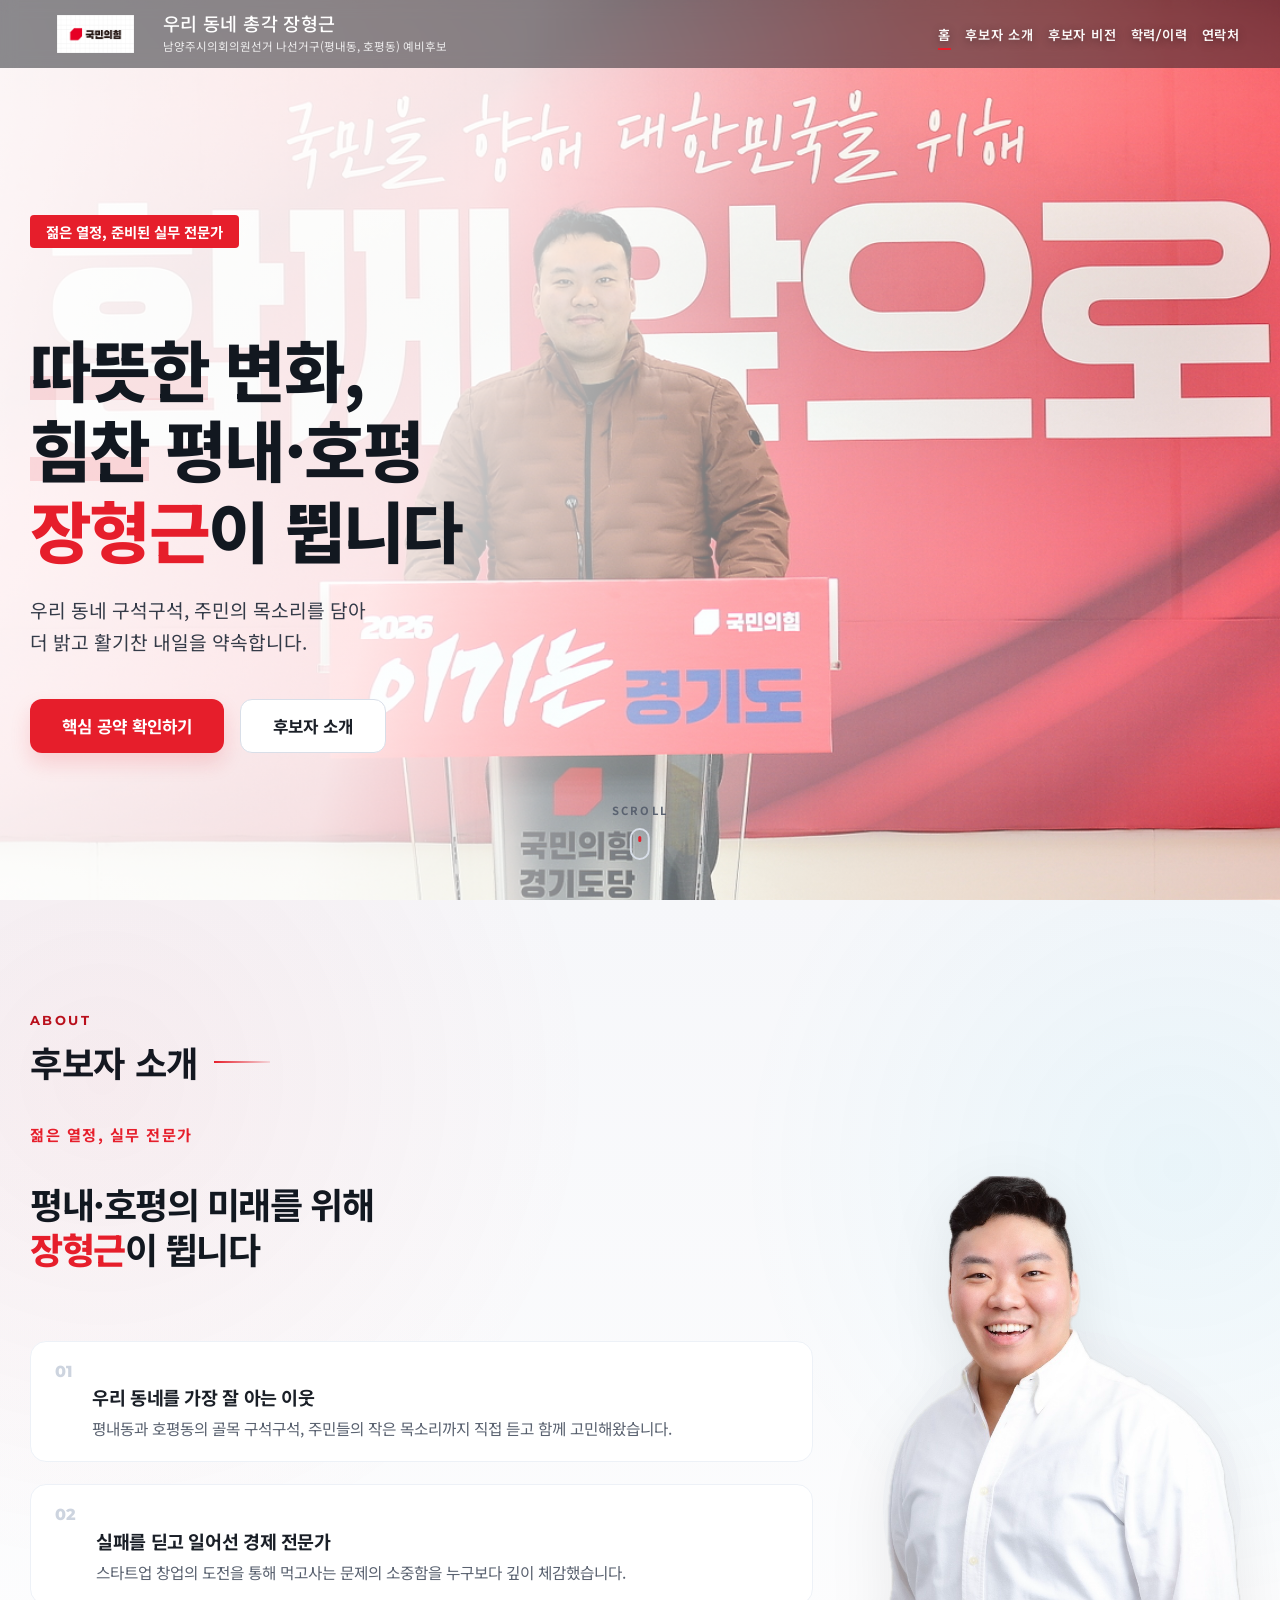
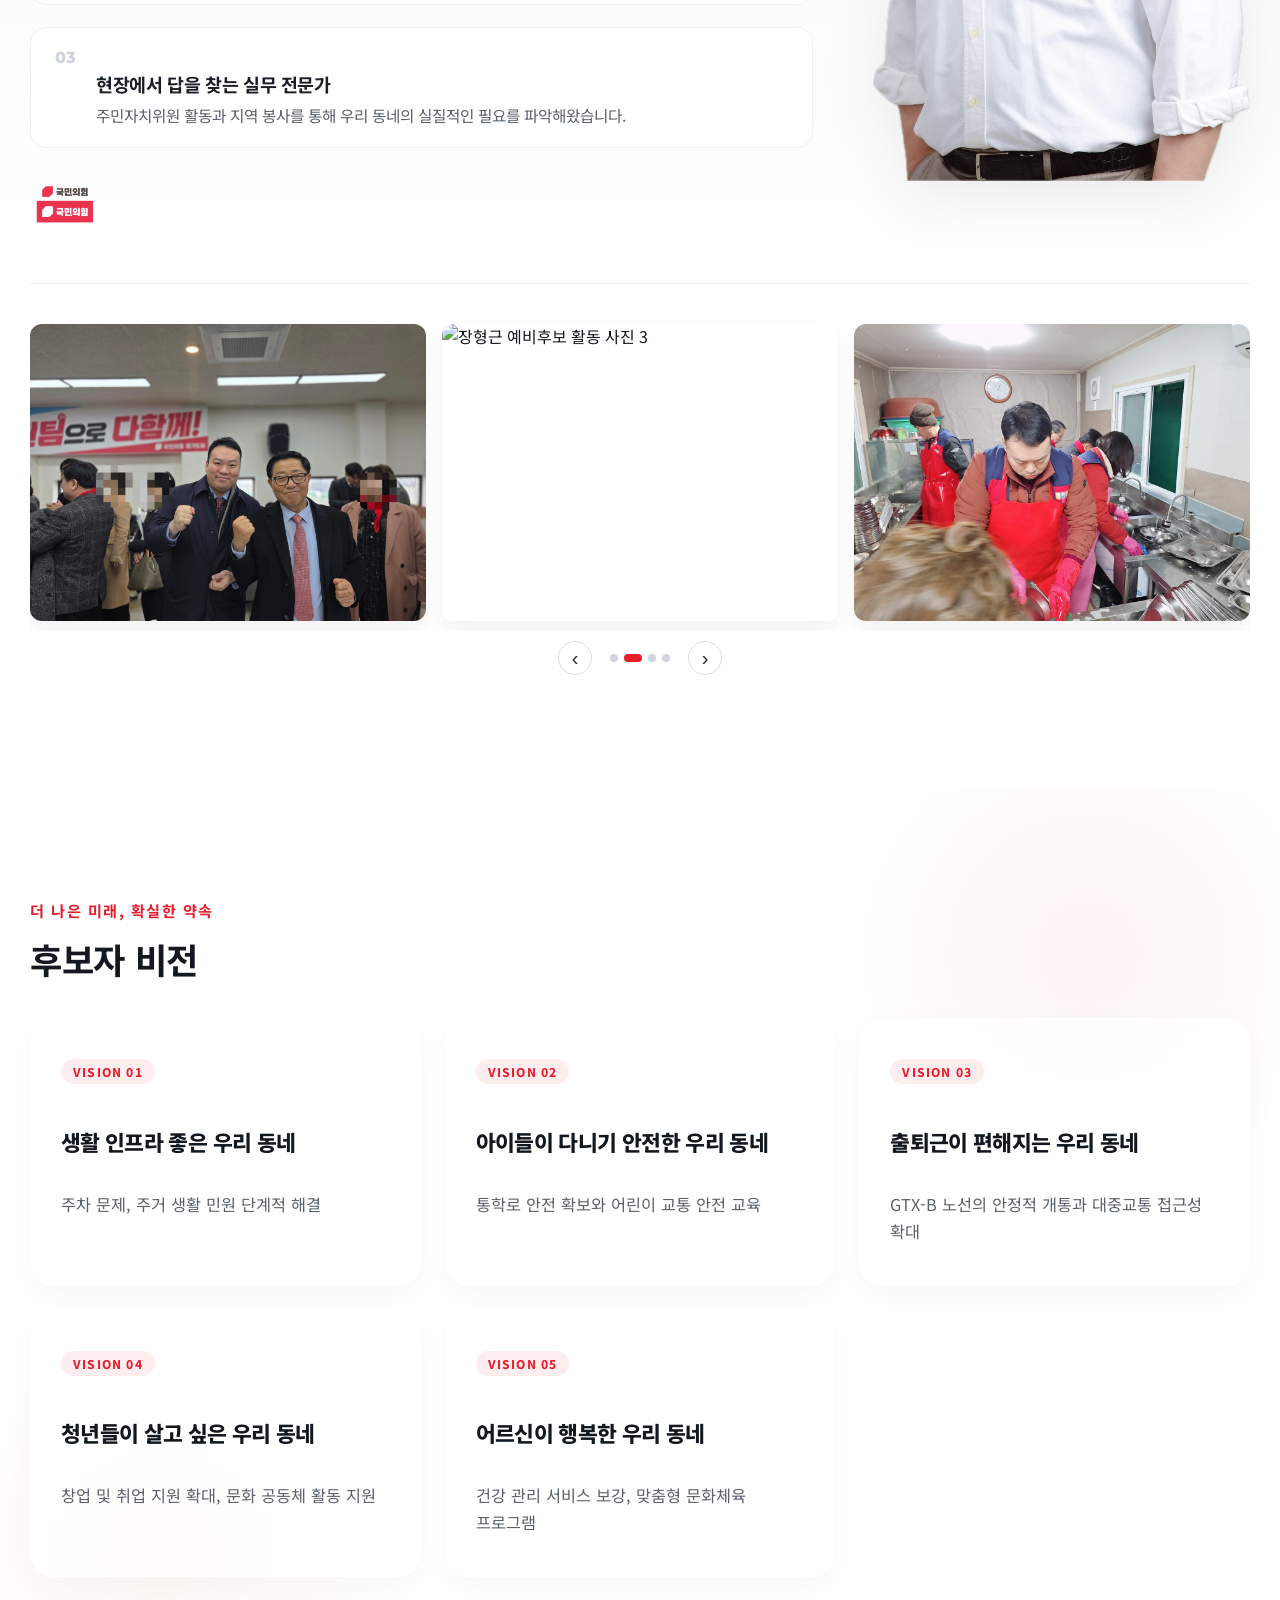
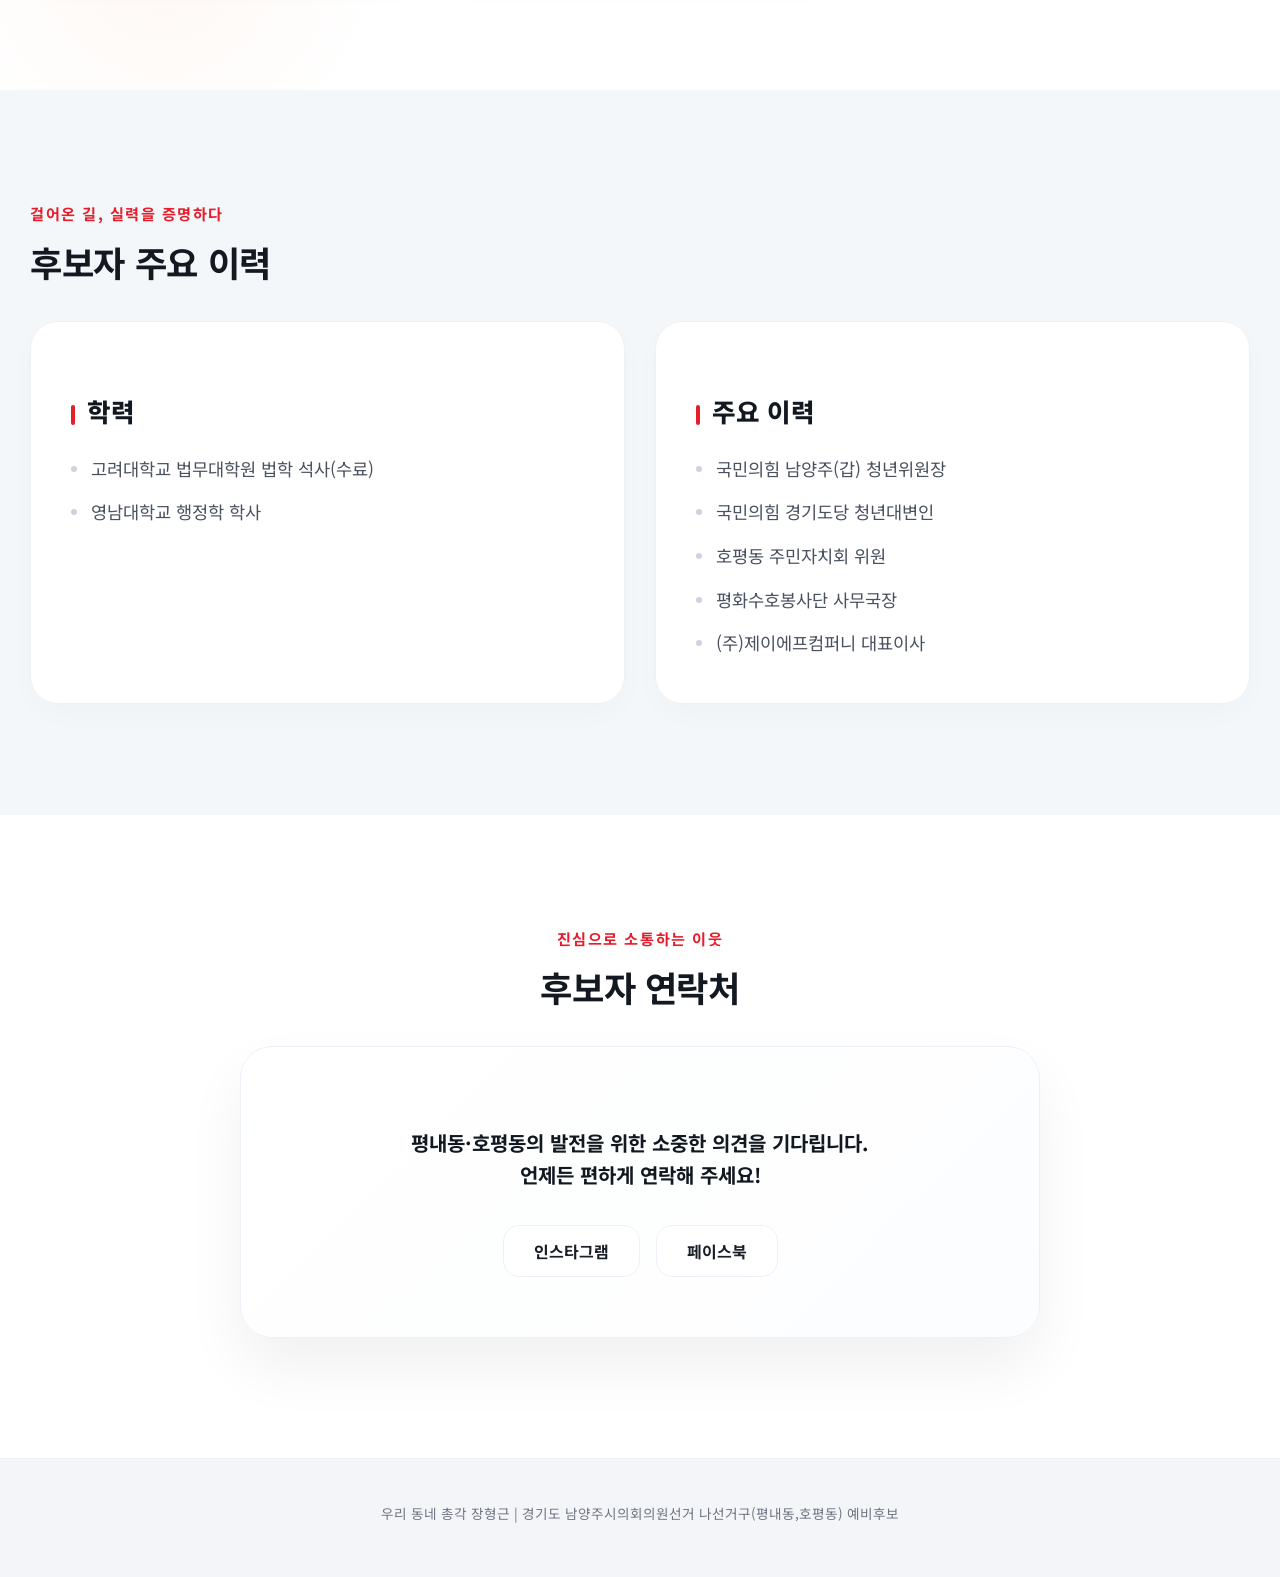
==== commit 7cf4a4a2: "style: 전체 UI 현대화 및 모바일 반응형 최적화" ====
--- a/landing/index.html
+++ b/landing/index.html
@@ -18,12 +18,14 @@
 <body>
   <header class="site-header" id="top">
     <div class="header-inner">
-      <a href="#top" class="brand" aria-label="페이지 상단으로 이동">
-        <strong class="brand-title">우리 동네 총각 "장형근"</strong>
-        <span class="brand-sub">경기도 남양주시의회의원선거 나선거구(평내동,호평동) 예비후보</span>
-      </a>
+      <div class="brand-wrap">
+        <img class="party-logo" src="./assets/logo/ppp-signature2.png" alt="국민의힘 로고">
+        <div class="brand-text">
+          <strong class="brand-title">우리 동네 총각 장형근</strong>
+          <span class="brand-sub">남양주시의회의원선거 나선거구(평내동, 호평동) 예비후보</span>
+        </div>
+      </div>
       <div class="header-right">
-        <img class="party-logo" src="./assets/logo/signature_02.png" alt="국민의힘 시그니쳐2 로고">
         <button class="menu-toggle" type="button" aria-expanded="false" aria-controls="mainNav">
           <span></span><span></span><span></span>
           <span class="sr-only">메뉴 열기</span>
@@ -41,18 +43,28 @@
 
   <main>
     <section id="hero" class="hero">
-      <div class="hero-bg" role="img" aria-label="장형근 예비후보 활동 이미지"></div>
+      <div class="hero-bg"></div>
       <div class="hero-overlay"></div>
       <div class="hero-content scroll-reveal">
-        <p class="hero-kicker">NAMYANGJU CITY COUNCIL</p>
-        <h1>우리 동네의 오늘과 내일을<br>생활에서 답하겠습니다</h1>
-        <p class="hero-lead">주민 곁에서 듣고, 바로 움직이는 생활형 실무 정치인 장형근입니다.</p>
-        <div class="hero-actions">
-          <a href="#vision" class="btn btn-primary">비전 보기</a>
-          <a href="#about" class="btn btn-ghost">후보자 소개</a>
-        </div>
-      </div>
-      <a class="scroll-down" href="#about" aria-label="아래 섹션으로 이동"></a>
+        <div class="hero-badge">젊은 열정, 준비된 실무 전문가</div>
+        <h1 class="hero-title">
+          <span class="text-highlight">따뜻한</span> 변화,<br>
+          <span class="text-highlight">힘찬</span> 평내·호평<br>
+          <span class="text-name">장형근</span>이 뜁니다
+        </h1>
+        <p class="hero-description">
+          우리 동네 구석구석, 주민의 목소리를 담아<br>
+          더 밝고 활기찬 내일을 약속합니다.
+        </p>
+        <div class="hero-btns">
+          <a href="#vision" class="btn-main">핵심 공약 확인하기</a>
+          <a href="#about" class="btn-sub">후보자 소개</a>
+        </div>
+      </div>
+      <div class="hero-scroll">
+        <span>SCROLL</span>
+        <div class="mouse"></div>
+      </div>
     </section>
 
     <section id="about" class="section section-about">
@@ -61,15 +73,46 @@
         <h2>후보자 소개</h2>
       </div>
       <div class="about-grid">
-        <article class="about-copy scroll-reveal">
-          <h3>우리 동네 총각 장형근</h3>
-          <p>내가 사는 생활, 내가 살아갈 미래가 우리 동네에 있습니다.</p>
-          <p>평내동과 호평동은 젊은 세대와 가족들이 모여 사는 대표적인 주거 중심 지역입니다.</p>
-          <p>장형근은 스타트업 창업에 도전하며 몇 번이나 실패를 경험했습니다. 그래서 먹고 사는 문제에 누구보다 진심입니다. 우리 지역 발전과 우리의 일상이 더 잘 되게 하겠습니다.</p>
-          <p>장형근은 생활형 실무 정치인입니다. 주민자치위원, 지역봉사단 활동 등을 통해 동네 구석구석을 살펴왔습니다. 삶의 터전에 당장 무엇이 필요한지 항상 생각하겠습니다.</p>
-        </article>
-        <figure class="about-profile scroll-reveal">
-          <img src="./assets/images/profile.jpg" alt="장형근 예비후보 프로필 사진">
+        <article class="about-content scroll-reveal">
+          <header class="about-header">
+            <span class="about-kicker">젊은 열정, 실무 전문가</span>
+            <h3>평내·호평의 미래를 위해<br><strong>장형근</strong>이 뜁니다</h3>
+          </header>
+          
+          <div class="about-features">
+            <section class="feature-item stagger-item">
+              <div class="feature-num">01</div>
+              <div class="feature-text">
+                <h4>우리 동네를 가장 잘 아는 이웃</h4>
+                <p>평내동과 호평동의 골목 구석구석, 주민들의 작은 목소리까지 직접 듣고 함께 고민해왔습니다.</p>
+              </div>
+            </section>
+
+            <section class="feature-item stagger-item">
+              <div class="feature-num">02</div>
+              <div class="feature-text">
+                <h4>실패를 딛고 일어선 경제 전문가</h4>
+                <p>스타트업 창업의 도전을 통해 먹고사는 문제의 소중함을 누구보다 깊이 체감했습니다.</p>
+              </div>
+            </section>
+
+            <section class="feature-item stagger-item">
+              <div class="feature-num">03</div>
+              <div class="feature-text">
+                <h4>현장에서 답을 찾는 실무 전문가</h4>
+                <p>주민자치위원 활동과 지역 봉사를 통해 우리 동네의 실질적인 필요를 파악해왔습니다.</p>
+              </div>
+            </section>
+          </div>
+
+          <div class="about-footer">
+            <div class="about-signature">
+              <img src="./assets/logo/signature_02.png" alt="장형근 후보 서명">
+            </div>
+          </div>
+        </article>
+        <figure class="about-profile scroll-reveal reveal-right">
+          <img class="floating" src="./assets/images/profile.png" alt="장형근 예비후보 프로필 사진">
         </figure>
       </div>
       <aside class="about-slider scroll-reveal" data-about-slider>
@@ -105,54 +148,59 @@
 
     <section id="vision" class="section section-vision">
       <div class="section-title-wrap scroll-reveal">
-        <p class="section-en">VISION</p>
-        <h2>후보자 비전</h2>
-      </div>
-      <div class="vision-grid">
-        <article class="vision-card scroll-reveal">
+        <span class="about-kicker">더 나은 미래, 확실한 약속</span>
+        <h2>후보자 <strong>비전</strong></h2>
+      </div>
+      <div class="vision-grid scroll-reveal">
+        <article class="vision-card stagger-item hover-lift">
+          <div class="card-num">Vision 01</div>
           <h3>생활 인프라 좋은 우리 동네</h3>
           <p>주차 문제, 주거 생활 민원 단계적 해결</p>
         </article>
-        <article class="vision-card scroll-reveal">
+        <article class="vision-card stagger-item hover-lift">
+          <div class="card-num">Vision 02</div>
           <h3>아이들이 다니기 안전한 우리 동네</h3>
           <p>통학로 안전 확보와 어린이 교통 안전 교육</p>
         </article>
-        <article class="vision-card scroll-reveal">
+        <article class="vision-card stagger-item hover-lift">
+          <div class="card-num">Vision 03</div>
           <h3>출퇴근이 편해지는 우리 동네</h3>
           <p>GTX-B 노선의 안정적 개통과 대중교통 접근성 확대</p>
         </article>
-        <article class="vision-card scroll-reveal">
+        <article class="vision-card stagger-item hover-lift">
+          <div class="card-num">Vision 04</div>
           <h3>청년들이 살고 싶은 우리 동네</h3>
-          <p>청년 창업과 취업 지원 프로그램 확대, 문화 공동체 활동 지원</p>
-        </article>
-        <article class="vision-card scroll-reveal">
+          <p>창업 및 취업 지원 확대, 문화 공동체 활동 지원</p>
+        </article>
+        <article class="vision-card stagger-item hover-lift">
+          <div class="card-num">Vision 05</div>
           <h3>어르신이 행복한 우리 동네</h3>
-          <p>건강 관리 서비스 보강, 맞춤형 문화체육 프로그램 실시</p>
+          <p>건강 관리 서비스 보강, 맞춤형 문화체육 프로그램</p>
         </article>
       </div>
     </section>
 
     <section id="resume" class="section section-resume">
       <div class="section-title-wrap scroll-reveal">
-        <p class="section-en">PROFILE</p>
-        <h2>후보자 학력 및 주요이력</h2>
-      </div>
-      <div class="resume-grid">
-        <article class="resume-box scroll-reveal">
+        <span class="about-kicker">걸어온 길, 실력을 증명하다</span>
+        <h2>후보자 <strong>주요 이력</strong></h2>
+      </div>
+      <div class="resume-grid scroll-reveal">
+        <article class="resume-box stagger-item">
           <h3>학력</h3>
           <ul>
             <li>고려대학교 법무대학원 법학 석사(수료)</li>
             <li>영남대학교 행정학 학사</li>
           </ul>
         </article>
-        <article class="resume-box scroll-reveal">
-          <h3>주요이력</h3>
+        <article class="resume-box stagger-item">
+          <h3>주요 이력</h3>
           <ul>
             <li>국민의힘 남양주(갑) 청년위원장</li>
             <li>국민의힘 경기도당 청년대변인</li>
             <li>호평동 주민자치회 위원</li>
-            <li>평화수호봉사단(평내,화도,수동,호평) 사무국장</li>
-            <li>(주)제이에프컴퍼니 대표이사, CEO</li>
+            <li>평화수호봉사단 사무국장</li>
+            <li>(주)제이에프컴퍼니 대표이사</li>
           </ul>
         </article>
       </div>
@@ -160,13 +208,14 @@
 
     <section id="contact" class="section section-contact">
       <div class="section-title-wrap scroll-reveal">
-        <p class="section-en">CONNECT</p>
-        <h2>연락처 및 SNS</h2>
+        <span class="about-kicker">진심으로 소통하는 이웃</span>
+        <h2>후보자 <strong>연락처</strong></h2>
       </div>
       <div class="contact-card scroll-reveal">
+        <p>평내동·호평동의 발전을 위한 소중한 의견을 기다립니다.<br>언제든 편하게 연락해 주세요!</p>
         <div class="sns-links">
-          <a href="https://www.instagram.com/thefunhan" target="_blank" rel="noreferrer">Instagram</a>
-          <a href="https://www.facebook.com/thefunhan" target="_blank" rel="noreferrer">Facebook</a>
+          <a href="https://www.instagram.com/j_h_geun_90/" target="_blank" rel="noreferrer">인스타그램</a>
+          <a href="https://www.facebook.com/shhg551" target="_blank" rel="noreferrer">페이스북</a>
         </div>
       </div>
     </section>
--- a/landing/style.css
+++ b/landing/style.css
@@ -191,63 +191,227 @@
   transform: translateY(-7px) rotate(-45deg);
 }
 
+.brand-wrap {
+  display: flex;
+  align-items: center;
+  gap: 12px;
+  text-decoration: none;
+}
+
+.party-logo {
+  height: 38px;
+  width: auto;
+  object-fit: contain;
+}
+
+.brand-text {
+  display: flex;
+  flex-direction: column;
+  justify-content: center;
+}
+
+.brand-title {
+  font-size: 1.15rem;
+  font-weight: 500;
+  color: #ffffff;
+  line-height: 1.2;
+}
+
+.brand-title strong {
+  font-weight: 800;
+  color: #ffffff;
+}
+
+.brand-sub {
+  font-size: 0.72rem;
+  color: rgba(255, 255, 255, 0.85);
+  margin-top: 2px;
+}
+
+.site-header.is-scrolled .brand-title {
+  color: #121820;
+}
+
+.site-header.is-scrolled .brand-title strong {
+  color: var(--ppp-red);
+}
+
+.site-header.is-scrolled .brand-sub {
+  color: #5a6270;
+}
+
 .hero {
   position: relative;
   min-height: 100vh;
-  display: grid;
-  place-items: center;
+  display: flex;
+  align-items: center;
+  justify-content: center;
+  background-color: #f8f9fb;
   overflow: hidden;
-}
-
-.hero-bg,
+  padding: 0 20px;
+}
+
+.hero-bg {
+  position: absolute;
+  inset: 0;
+  background: url("./assets/images/hero.jpg") center 20% / cover no-repeat;
+  z-index: 0;
+  transform: scale(1.05);
+}
+
 .hero-overlay {
   position: absolute;
   inset: 0;
-}
-
-.hero-bg {
-  background: url("./assets/images/hero.jpg") center 28% / cover no-repeat;
-  transform: scale(1.02);
-}
-
-.hero-overlay {
-  background:
-    linear-gradient(95deg, rgba(4, 6, 10, 0.88) 0%, rgba(8, 11, 18, 0.62) 42%, rgba(12, 15, 24, 0.28) 62%, rgba(230, 30, 43, 0.38) 100%),
-    radial-gradient(circle at 24% 36%, rgba(230, 30, 43, 0.2), transparent 40%);
+  background: linear-gradient(
+    105deg, 
+    rgba(255, 255, 255, 0.95) 0%, 
+    rgba(255, 255, 255, 0.85) 35%, 
+    rgba(255, 255, 255, 0.4) 60%, 
+    rgba(230, 30, 43, 0.15) 100%
+  );
+  z-index: 1;
 }
 
 .hero-content {
   position: relative;
+  z-index: 2;
+  text-align: left;
+  max-width: 1220px;
+  width: 100%;
+  margin-top: var(--header-h);
+}
+
+.hero-badge {
+  display: inline-block;
+  padding: 6px 16px;
+  background: var(--ppp-red);
+  color: #ffffff;
+  font-size: 0.9rem;
+  font-weight: 700;
+  border-radius: 4px;
+  margin-bottom: 24px;
+}
+
+.hero-title {
+  font-size: clamp(2.4rem, 6.5vw, 4.2rem);
+  line-height: 1.2;
+  color: #121820;
+  margin-bottom: 24px;
+  letter-spacing: -0.04em;
+  font-weight: 800;
+}
+
+.text-highlight {
+  position: relative;
+  display: inline-block;
   z-index: 1;
-  width: min(920px, calc(100% - 44px));
-  margin-top: calc(var(--header-h) + 40px);
-  color: var(--white);
-  padding: 0;
-}
-
-.hero-kicker {
-  margin: 0 0 16px;
-  font-family: "Montserrat", sans-serif;
-  font-size: 0.88rem;
+}
+
+.text-highlight::after {
+  content: "";
+  position: absolute;
+  left: 0;
+  bottom: 8px;
+  width: 100%;
+  height: 30%;
+  background: rgba(230, 30, 43, 0.12);
+  z-index: -1;
+}
+
+.text-name {
+  color: var(--ppp-red);
+}
+
+.hero-description {
+  font-size: 1.2rem;
+  line-height: 1.7;
+  color: #343b48;
+  margin-bottom: 40px;
+  word-break: keep-all;
+  max-width: 600px;
+}
+
+.hero-btns {
+  display: flex;
+  gap: 16px;
+  justify-content: flex-start;
+}
+
+.btn-main, .btn-sub {
+  display: inline-flex;
+  align-items: center;
+  justify-content: center;
+  height: 54px;
+  padding: 0 32px;
+  border-radius: 12px;
+  font-size: 1.05rem;
+  font-weight: 700;
+  transition: all 0.3s ease;
+}
+
+.btn-main {
+  background: var(--ppp-red);
+  color: #ffffff;
+  box-shadow: 0 10px 20px rgba(230, 30, 43, 0.15);
+}
+
+.btn-main:hover {
+  transform: translateY(-3px);
+  box-shadow: 0 15px 30px rgba(230, 30, 43, 0.25);
+}
+
+.btn-sub {
+  background: #ffffff;
+  color: #1a1f27;
+  border: 1px solid #d8dee8;
+}
+
+.btn-sub:hover {
+  background: #f8f9fb;
+  transform: translateY(-3px);
+}
+
+.hero-scroll {
+  position: absolute;
+  bottom: 40px;
+  left: 50%;
+  transform: translateX(-50%);
+  display: flex;
+  flex-direction: column;
+  align-items: center;
+  gap: 10px;
+  color: #5a6270;
+  font-size: 0.7rem;
   font-weight: 700;
   letter-spacing: 0.2em;
-  display: inline-block;
-  color: rgba(255, 255, 255, 0.92);
-  border-bottom: 2px solid rgba(230, 30, 43, 0.86);
-  padding-bottom: 8px;
-}
-
-.hero h1 {
-  margin: 0;
-  font-size: clamp(2rem, 5.2vw, 4.15rem);
-  line-height: 1.16;
-  letter-spacing: -0.015em;
-  text-shadow: 0 8px 26px rgba(0, 0, 0, 0.5);
-}
-
-.hero-lead {
-  max-width: 620px;
-  margin: 24px 0 0;
+  z-index: 2;
+}
+
+.mouse {
+  width: 20px;
+  height: 32px;
+  border: 2px solid #d8dee8;
+  border-radius: 10px;
+  position: relative;
+}
+
+.mouse::before {
+  content: "";
+  position: absolute;
+  top: 6px;
+  left: 50%;
+  transform: translateX(-50%);
+  width: 3px;
+  height: 6px;
+  background: var(--ppp-red);
+  border-radius: 2px;
+  animation: mouse-scroll 2s infinite;
+}
+
+@keyframes mouse-scroll {
+  0% { transform: translate(-50%, 0); opacity: 1; }
+  100% { transform: translate(-50%, 12px); opacity: 0; }
+}
   font-size: clamp(1rem, 2vw, 1.2rem);
   line-height: 1.7;
   color: rgba(255, 255, 255, 0.96);
@@ -372,107 +536,172 @@
   max-width: 1220px;
   margin: 0 auto;
   display: grid;
-  grid-template-columns: minmax(0, 1.3fr) minmax(340px, 0.7fr);
-  gap: 34px;
-  align-items: start;
-}
-
-.about-copy {
-  position: relative;
+  grid-template-columns: minmax(0, 1.35fr) minmax(320px, 0.65fr);
+  gap: 60px;
+  align-items: center;
+}
+
+.about-content {
+  display: flex;
+  flex-direction: column;
+}
+
+.about-header {
+  margin-bottom: 34px;
+}
+
+.about-kicker {
+  display: block;
+  font-size: 0.95rem;
+  font-weight: 700;
+  color: var(--ppp-red);
+  letter-spacing: 0.1em;
+  margin-bottom: 12px;
+}
+
+.about-header h3 {
+  font-size: 2.25rem;
+  line-height: 1.25;
+  color: #121820;
+  letter-spacing: -0.04em;
+  word-break: keep-all;
+}
+
+.about-header h3 strong {
+  color: var(--ppp-red);
+  font-weight: 800;
+}
+
+.about-features {
+  display: flex;
+  flex-direction: column;
+  gap: 22px;
+}
+
+.feature-item {
+  display: flex;
+  gap: 20px;
+  padding: 18px 24px;
   background: #ffffff;
-  border: 1px solid #e3e8f0;
-  border-radius: 18px;
-  padding: 36px 38px 32px;
-  box-shadow: 0 20px 42px rgba(14, 22, 36, 0.08);
-  overflow: hidden;
-}
-
-.about-copy::before {
-  content: "";
-  position: absolute;
-  top: 0;
-  left: 0;
-  right: 0;
-  height: 3px;
-  border-radius: 18px 18px 0 0;
-  background: linear-gradient(90deg, var(--ppp-red), #f16a76);
-}
-
-.about-copy::after {
-  content: "“";
-  position: absolute;
-  top: 8px;
-  right: 18px;
-  font-size: 72px;
+  border: 1px solid #edf1f7;
+  border-radius: 16px;
+  transition: all 0.3s ease;
+  align-items: flex-start;
+}
+
+.feature-item:hover {
+  border-color: rgba(230, 30, 43, 0.15);
+  box-shadow: 0 10px 24px rgba(0, 0, 0, 0.04);
+  transform: translateX(6px);
+}
+
+.feature-num {
+  font-size: 1rem;
+  font-weight: 800;
+  color: #cdd4df;
+  font-family: "Montserrat", sans-serif;
+  margin-top: 4px;
   line-height: 1;
-  color: rgba(230, 30, 43, 0.08);
-  font-family: "Montserrat", serif;
-  pointer-events: none;
-}
-
-.about-copy h3 {
-  margin: 0 0 24px;
-  font-size: 1.66rem;
+}
+
+.feature-text h4 {
+  font-size: 1.15rem;
+  font-weight: 700;
+  color: #1a1f27;
+  margin-bottom: 6px;
   letter-spacing: -0.02em;
 }
 
-.about-copy p {
+.feature-text p {
+  font-size: 0.98rem;
+  line-height: 1.7;
+  color: #5a6270;
   margin: 0;
-  color: #303746;
-  line-height: 1.88;
-  font-size: 1.03rem;
   word-break: keep-all;
 }
 
-.about-copy p + p {
-  margin-top: 12px;
+.about-footer {
+  margin-top: 32px;
+  display: flex;
+  align-items: center;
+  justify-content: flex-start;
+}
+
+.about-signature {
+  opacity: 0.8;
+}
+
+.about-signature img {
+  height: 48px;
+  width: auto;
 }
 
 .about-profile {
   margin: 0;
   position: relative;
   justify-self: end;
+  width: 100%;
+  max-width: 380px;
 }
 
 .about-profile::before {
   content: "";
   position: absolute;
-  inset: 14px -14px -14px 14px;
-  border-radius: 18px;
-  border: 1px solid rgba(230, 30, 43, 0.24);
-  background: linear-gradient(135deg, rgba(230, 30, 43, 0.08), rgba(241, 128, 112, 0.04));
+  top: 55%;
+  left: 50%;
+  transform: translate(-50%, -50%);
+  width: 95%;
+  padding-bottom: 95%;
+  border-radius: 50%;
+  background: radial-gradient(circle, #f0f3f8 0%, rgba(240, 243, 248, 0.3) 100%);
   z-index: -1;
+}
+
+.about-profile::after {
+  content: "";
+  position: absolute;
+  bottom: 0;
+  left: 50%;
+  transform: translateX(-50%);
+  width: 70%;
+  height: 4px;
+  background: rgba(0, 0, 0, 0.05);
+  filter: blur(8px);
+  border-radius: 50%;
+  z-index: -2;
 }
 
 .about-profile img {
   width: 100%;
-  max-width: 470px;
-  aspect-ratio: 3 / 4;
-  object-fit: cover;
-  border-radius: 16px;
-  border: 1px solid #dfe5ef;
+  height: auto;
   display: block;
-  box-shadow: 0 26px 44px rgba(9, 16, 30, 0.13);
+  filter: drop-shadow(0 15px 30px rgba(0,0,0,0.08));
+  transition: transform 0.4s ease;
+}
+
+.about-profile:hover img {
+  transform: translateY(-8px);
 }
 
 .about-slider {
-  --about-gap: 12px;
+  --about-gap: 16px;
   max-width: 1220px;
-  margin: 26px auto 0;
+  margin: 50px auto 0;
+  padding-top: 30px;
+  border-top: 1px solid #edf1f7;
 }
 
 .about-slider-window {
   overflow: hidden;
-  border-radius: 14px;
-  border: 1px solid #dfe5ef;
-  box-shadow: 0 18px 34px rgba(10, 18, 31, 0.1);
-  background: #ffffff;
+  background: transparent;
+  border: 0;
+  box-shadow: none;
 }
 
 .about-slider-track {
   display: flex;
   gap: var(--about-gap);
-  padding: 12px;
+  padding: 10px 0;
   width: 100%;
   transition: transform 0.32s ease;
 }
@@ -480,14 +709,20 @@
 .about-slide {
   flex: 0 0 calc((100% - (var(--about-gap) * 2)) / 3);
   margin: 0;
+  transition: transform 0.3s ease;
 }
 
 .about-slide img {
   width: 100%;
-  aspect-ratio: 5 / 4;
+  aspect-ratio: 4 / 3;
   object-fit: cover;
-  border-radius: 10px;
+  border-radius: 12px;
   display: block;
+  box-shadow: 0 10px 20px rgba(0, 0, 0, 0.05);
+}
+
+.about-slide:hover {
+  transform: translateY(-4px);
 }
 
 .about-slider-controls {
@@ -544,51 +779,112 @@
 }
 
 .section-vision {
-  color: var(--white);
-  background:
-    linear-gradient(145deg, #1c2431 0%, #2b1a1d 45%, #6a1118 100%);
-}
-
-.section-vision .section-en,
-.section-vision h2 {
-  color: var(--white);
+  position: relative;
+  background: #ffffff;
+  overflow: hidden;
+}
+
+.section-vision::before {
+  content: "";
+  position: absolute;
+  top: -10%;
+  right: -5%;
+  width: 40vw;
+  height: 40vw;
+  background: radial-gradient(circle, rgba(230, 30, 43, 0.05) 0%, transparent 70%);
+  z-index: 0;
+}
+
+.section-vision::after {
+  content: "";
+  position: absolute;
+  bottom: -10%;
+  left: -5%;
+  width: 35vw;
+  height: 35vw;
+  background: radial-gradient(circle, rgba(241, 160, 112, 0.08) 0%, transparent 70%);
+  z-index: 0;
 }
 
 .vision-grid {
+  position: relative;
+  z-index: 1;
   max-width: 1220px;
   margin: 0 auto;
   display: grid;
   grid-template-columns: repeat(3, minmax(0, 1fr));
-  gap: 16px;
+  gap: 24px;
+  align-items: stretch; /* 카드 높이 통일 */
 }
 
 .vision-card {
-  background: linear-gradient(165deg, rgba(255, 255, 255, 0.12), rgba(255, 255, 255, 0.04));
-  border: 1px solid rgba(255, 255, 255, 0.2);
-  backdrop-filter: blur(3px);
-  border-radius: 14px;
-  padding: 22px;
-}
-
-.vision-card:nth-child(4),
-.vision-card:nth-child(5) {
-  grid-column: span 1;
+  display: flex;
+  flex-direction: column;
+  background: rgba(255, 255, 255, 0.7);
+  backdrop-filter: blur(10px);
+  -webkit-backdrop-filter: blur(10px);
+  padding: 40px 30px;
+  border: 1px solid rgba(255, 255, 255, 0.5);
+  border-radius: 24px;
+  box-shadow: 0 10px 30px rgba(0, 0, 0, 0.03);
+  transition: all 0.4s cubic-bezier(0.175, 0.885, 0.32, 1.275);
+}
+
+.vision-card:hover {
+  background: #ffffff;
+  border-color: rgba(230, 30, 43, 0.2);
+  box-shadow: 0 20px 40px rgba(230, 30, 43, 0.08);
+  transform: translateY(-10px);
+}
+
+.card-num {
+  align-self: flex-start; /* 넘버링 좌측 정렬 고정 */
+  font-size: 0.75rem;
+  font-weight: 800;
+  color: var(--ppp-red);
+  background: rgba(230, 30, 43, 0.08);
+  padding: 4px 12px;
+  border-radius: 999px;
+  text-transform: uppercase;
+  letter-spacing: 0.1em;
+  margin-bottom: 20px;
 }
 
 .vision-card h3 {
-  margin: 0 0 12px;
-  font-size: 1.08rem;
-  line-height: 1.45;
+  font-size: 1.35rem;
+  font-weight: 800;
+  color: #121820;
+  margin-bottom: 14px;
+  letter-spacing: -0.03em;
+  word-break: keep-all;
+  min-height: 3.2rem; /* 제목 높이 어느 정도 통일 (최대 2줄 기준) */
+  display: flex;
+  align-items: flex-start;
 }
 
 .vision-card p {
+  font-size: 1.02rem;
+  line-height: 1.65;
+  color: #5a6270;
   margin: 0;
-  color: rgba(255, 255, 255, 0.88);
-  line-height: 1.66;
+  word-break: keep-all;
+  flex-grow: 1; /* 본문이 남은 공간을 차지하여 하단 여백 균형 맞춤 */
+}
+
+/* 기존의 지그재그 효과 제거하여 상단 정렬 일치 */
+.vision-card:nth-child(even) {
+  margin-top: 0;
+}
+
+@media (max-width: 1080px) {
+  .vision-card:nth-child(even) {
+    margin-top: 0;
+  }
 }
 
 .section-resume {
-  background: linear-gradient(180deg, rgba(255, 255, 255, 0.3), rgba(255, 255, 255, 0.95));
+  background: #f4f7fa;
+  position: relative;
 }
 
 .resume-grid {
@@ -596,111 +892,135 @@
   margin: 0 auto;
   display: grid;
   grid-template-columns: repeat(2, minmax(0, 1fr));
-  gap: 18px;
+  gap: 30px;
 }
 
 .resume-box {
   background: #ffffff;
-  border: 1px solid var(--line);
-  border-radius: 18px;
-  padding: 28px;
-  box-shadow: 0 16px 32px rgba(25, 32, 44, 0.06);
+  padding: 44px 40px;
+  border: 1px solid #edf1f7;
+  border-radius: 28px;
+  box-shadow: 0 10px 30px rgba(0, 0, 0, 0.02);
+}
+
+.resume-box:hover {
+  box-shadow: 0 20px 40px rgba(0, 0, 0, 0.05);
+}
+
+.resume-box .card-num {
+  background: rgba(0, 181, 226, 0.08);
+  color: #008eb3;
 }
 
 .resume-box h3 {
-  margin: 0 0 16px;
-  font-size: 1.2rem;
-  color: #1d2430;
+  font-size: 1.6rem;
+  font-weight: 800;
+  color: #121820;
+  margin-bottom: 24px;
+}
+
+.resume-box h3::before {
+  content: "";
+  display: inline-block;
+  width: 4px;
+  height: 20px;
+  background: var(--ppp-red);
+  border-radius: 2px;
+  vertical-align: middle;
+  margin-right: 12px;
 }
 
 .resume-box ul {
   list-style: none;
+  padding: 0;
   margin: 0;
-  padding: 0;
 }
 
 .resume-box li {
   position: relative;
-  margin: 0;
-  padding-left: 16px;
-  line-height: 1.74;
-  color: #2f3542;
+  padding-left: 20px;
+  font-size: 1.1rem;
+  line-height: 1.8;
+  color: #4a515f;
 }
 
 .resume-box li + li {
-  margin-top: 8px;
+  margin-top: 12px;
 }
 
 .resume-box li::before {
   content: "";
   position: absolute;
   left: 0;
-  top: 0.72em;
+  top: 13px;
   width: 6px;
   height: 6px;
   border-radius: 50%;
-  background: var(--ppp-red);
+  background: #cdd4df;
 }
 
 .section-contact {
   background: #ffffff;
+  text-align: center;
+  padding-bottom: 120px;
 }
 
 .contact-card {
-  max-width: 1220px;
+  max-width: 800px;
   margin: 0 auto;
-  border: 0;
-  background: transparent;
-  padding: 0;
-  text-align: left;
-  box-shadow: none;
+  background: linear-gradient(135deg, #ffffff 0%, #fcfdfe 100%);
+  padding: 60px 40px;
+  border: 1px solid #edf1f7;
+  border-radius: 32px;
+  box-shadow: 0 30px 60px rgba(0, 0, 0, 0.06);
+  position: relative;
+  overflow: hidden;
 }
 
 .contact-card p {
-  margin: 0;
-  font-size: 1.02rem;
-  line-height: 1.74;
+  font-size: 1.25rem;
+  color: #121820;
+  font-weight: 700;
+  line-height: 1.6;
+  margin-bottom: 34px;
 }
 
 .sns-links {
-  margin-top: 0;
-  display: flex;
-  flex-direction: column;
-  align-items: flex-start;
-  gap: 8px;
-  max-width: 420px;
+  display: flex;
+  justify-content: center;
+  gap: 16px;
+  flex-wrap: wrap;
 }
 
 .sns-links a {
   display: inline-flex;
-  height: 34px;
   align-items: center;
-  padding: 0;
-  border-radius: 0;
-  font-family: "Montserrat", "Noto Sans KR", sans-serif;
-  font-size: 0.96rem;
+  height: 52px;
+  padding: 0 30px;
+  background: #ffffff;
+  color: #1a1f27;
+  border: 1px solid #edf1f7;
+  border-radius: 16px;
   font-weight: 700;
-  letter-spacing: 0.01em;
-  background: transparent;
-  border: 0;
-  color: #19202c;
-  border-bottom: 1px solid #e6e9ef;
-  min-width: 220px;
-  justify-content: space-between;
-  transition: color 0.2s ease, border-color 0.2s ease, transform 0.2s ease;
-}
-
-.sns-links a::after {
-  content: "↗";
-  font-size: 0.88rem;
-  color: #c21623;
-  margin-left: 18px;
+  font-size: 1rem;
+  transition: all 0.3s ease;
 }
 
 .sns-links a:hover {
-  color: #c21623;
-  border-color: rgba(194, 22, 35, 0.42);
-  transform: translateX(2px);
+  background: var(--ppp-red);
+  color: #ffffff;
+  border-color: var(--ppp-red);
+  transform: translateY(-5px);
+  box-shadow: 0 10px 20px rgba(230, 30, 43, 0.2);
+}
+
+.site-footer {
+  padding: 40px 20px;
+  text-align: center;
+  font-size: 0.9rem;
+  color: #6f7582;
+  background: #f8f9fb;
+  border-top: 1px solid #edf1f7;
 }
 
 .site-footer {
@@ -711,15 +1031,56 @@
   background: #f4f5f8;
 }
 
+/* 애니메이션 베이스 */
 .scroll-reveal {
   opacity: 0;
-  transform: translateY(20px);
-  transition: opacity 0.65s ease, transform 0.65s ease;
-}
+  transform: translateY(30px);
+  transition: opacity 0.8s cubic-bezier(0.2, 0.8, 0.2, 1), 
+              transform 0.8s cubic-bezier(0.2, 0.8, 0.2, 1);
+  will-change: opacity, transform;
+}
+
+.scroll-reveal.reveal-left { transform: translateX(-40px); }
+.scroll-reveal.reveal-right { transform: translateX(40px); }
+.scroll-reveal.reveal-scale { transform: scale(0.92); }
 
 .scroll-reveal.is-visible {
   opacity: 1;
+  transform: translate(0, 0) scale(1);
+}
+
+/* 순차적 등장 (Stagger) */
+.stagger-item {
+  opacity: 0;
+  transform: translateY(20px);
+  transition: all 0.6s cubic-bezier(0.2, 0.8, 0.2, 1);
+}
+
+.is-visible .stagger-item {
+  opacity: 1;
   transform: translateY(0);
+}
+
+/* 둥실둥실 애니메이션 (프로필 등) */
+@keyframes floating {
+  0% { transform: translateY(0px); }
+  50% { transform: translateY(-15px); }
+  100% { transform: translateY(0px); }
+}
+
+.floating {
+  animation: floating 4s ease-in-out infinite;
+}
+
+/* 마우스 호버 리프트 효과 공통 */
+.hover-lift {
+  transition: transform 0.3s cubic-bezier(0.175, 0.885, 0.32, 1.275), 
+              box-shadow 0.3s ease;
+}
+
+.hover-lift:hover {
+  transform: translateY(-8px) scale(1.02);
+  box-shadow: 0 20px 40px rgba(0, 0, 0, 0.1) !important;
 }
 
 .sr-only {
@@ -770,28 +1131,76 @@
     height: auto;
   }
 
+  .brand-wrap {
+    gap: 8px;
+  }
+
+  .party-logo {
+    height: 32px;
+  }
+
+  .brand-title {
+    font-size: 1rem;
+  }
+
   .brand-sub {
-    white-space: normal;
-    overflow: visible;
-    text-overflow: clip;
-    line-height: 1.2;
-  }
-
-  .about-grid {
-    grid-template-columns: 1fr;
+    font-size: 0.62rem;
+  }
+
+  .hero-content {
+    text-align: center;
+    padding: 0 10px;
+  }
+
+  .hero-description {
+    margin: 0 auto 34px;
+  }
+
+  .hero-btns {
+    justify-content: center;
+  }
+
+  .about-header {
+    margin-bottom: 24px;
+    text-align: center;
+  }
+
+  .about-header h3 {
+    font-size: 1.85rem;
+  }
+
+  .feature-item {
+    padding: 16px 20px;
+    gap: 16px;
+  }
+
+  .feature-item:hover {
+    transform: none;
+  }
+
+  .feature-text h4 {
+    font-size: 1.05rem;
+  }
+
+  .feature-text p {
+    font-size: 0.92rem;
+  }
+
+  .about-footer {
+    justify-content: center;
+    margin-top: 24px;
   }
 
   .about-profile {
-    justify-self: start;
-  }
-
-  .about-profile img {
-    max-width: 420px;
+    justify-self: center;
+    max-width: 280px;
+    margin-top: 0;
   }
 
   .about-slider {
     width: 100%;
-    margin-top: 18px;
+    margin-top: 30px;
+    padding-top: 24px;
   }
 
   .about-slide {
@@ -799,250 +1208,292 @@
   }
 
   .vision-grid {
-    grid-template-columns: repeat(2, minmax(0, 1fr));
+    grid-template-columns: 1fr;
+    gap: 20px;
+  }
+
+  .vision-card {
+    padding: 30px 24px;
+    border-radius: 20px;
   }
 
   .resume-grid {
     grid-template-columns: 1fr;
+    gap: 20px;
+  }
+
+  .resume-box {
+    padding: 30px 24px;
+    border-radius: 20px;
+  }
+
+  .contact-card {
+    padding: 40px 20px;
+    border-radius: 24px;
+  }
+
+  .contact-card p {
+    font-size: 1.05rem;
+  }
+
+  .sns-links a {
+    width: 100%;
+    padding: 0 20px;
+    font-size: 0.92rem;
   }
 }
 
 @media (max-width: 760px) {
   :root {
-    --header-h: 74px;
-  }
-
-  .header-inner {
+    --header-h: 68px;
+  }
+
+  .section {
+    padding: 60px 20px;
+  }
+
+  .section-title-wrap {
+    margin-bottom: 30px;
+    text-align: center;
+  }
+
+  .about-kicker {
+    font-size: 0.85rem;
+    margin-bottom: 8px;
+  }
+
+  .section-title-wrap h2 {
+    font-size: 1.75rem;
+  }
+
+  /* 히어로 섹션 모바일 최적화 */
+  .hero {
+    min-height: 100svh;
+    padding: 0 20px 60px; /* 하단 여백 추가 */
+    display: flex;
+    align-items: flex-end; /* 텍스트를 하단으로 정렬 */
+    justify-content: center;
+  }
+
+  .hero-bg {
+    background-position: 55% 15%; /* 인물을 위쪽으로 배치하여 얼굴 확보 */
+    transform: scale(1.1);
+  }
+
+  .hero-overlay {
+    background: linear-gradient(
+      to bottom,
+      rgba(255, 255, 255, 0) 0%,
+      rgba(255, 255, 255, 0.4) 40%,
+      rgba(255, 255, 255, 0.85) 70%,
+      #ffffff 100%
+    );
+  }
+
+  .hero-content {
+    text-align: center;
+    margin-top: 0;
+    margin-bottom: 20px;
+    width: 100%;
+  }
+
+  .hero-badge {
+    font-size: 0.82rem;
+    padding: 5px 14px;
+    margin-bottom: 12px;
+    background: rgba(230, 30, 43, 0.1);
+    color: var(--ppp-red);
+  }
+
+  .hero-title {
+    font-size: 2.1rem;
+    line-height: 1.25;
+    margin-bottom: 16px;
+    text-shadow: 0 2px 10px rgba(255, 255, 255, 0.8); /* 가독성 보조 */
+  }
+
+  .text-highlight::after {
+    height: 25%;
+    bottom: 4px;
+  }
+
+  .hero-description {
+    font-size: 0.98rem;
+    line-height: 1.6;
+    margin-bottom: 28px;
+    color: #4a515f;
+    max-width: 100%;
+  }
+
+  .hero-btns {
+    flex-direction: row; /* 버튼을 가로로 배치 */
+    gap: 8px;
+    width: 100%;
+    max-width: 420px;
+    margin: 0 auto;
+  }
+
+  .btn-main, .btn-sub {
+    flex: 1; 
+    height: 52px;
+    font-size: 0.9rem; /* 폰트 크기 소폭 축소하여 한 줄 확보 */
+    padding: 0 10px; /* 내부 패딩 축소 */
+    border-radius: 12px;
+    white-space: nowrap; /* 절대 줄바꿈 금지 */
+    letter-spacing: -0.02em; /* 자간 축소로 공간 확보 */
+  }
+
+  /* 더 좁은 화면 대응 */
+  @media (max-width: 360px) {
+    .btn-main, .btn-sub {
+      font-size: 0.82rem;
+      padding: 0 6px;
+    }
+  }
+
+  .hero-scroll {
+    bottom: 20px;
+  }
+
+  /* 후보자 소개 모바일 최적화 */
+  .about-grid {
+    gap: 24px;
+    display: flex;
+    flex-direction: column;
+    align-items: center;
+  }
+
+  .about-content {
+    width: 100%;
+  }
+
+  .about-header {
+    text-align: center;
+  }
+
+  .about-header h3 {
+    font-size: 1.6rem;
+  }
+
+  .feature-item {
+    padding: 16px;
+    gap: 12px;
+  }
+
+  .feature-num {
+    font-size: 0.9rem;
+    margin-top: 2px;
+  }
+
+  .feature-text h4 {
+    font-size: 1.05rem;
+  }
+
+  .feature-text p {
+    font-size: 0.92rem;
+  }
+
+  .about-profile {
+    max-width: 240px;
+    margin: 20px auto 0;
+    justify-self: center;
+  }
+
+  /* 비전 섹션 모바일 최적화 */
+  .vision-grid {
+    display: flex;
+    flex-direction: column;
+    gap: 16px;
+  }
+
+  .vision-card {
+    padding: 24px 20px;
+    border-radius: 18px;
+  }
+
+  .vision-card h3 {
+    font-size: 1.2rem;
     min-height: auto;
-    padding: 8px 12px;
-    gap: 6px;
-  }
-
-  .brand {
-    min-width: 0;
-    max-width: calc(100% - 116px);
+    margin-bottom: 8px;
+  }
+
+  .vision-card p {
+    font-size: 0.92rem;
+  }
+
+  /* 이력 섹션 모바일 최적화 */
+  .resume-grid {
+    display: flex;
+    flex-direction: column;
+    gap: 16px;
+  }
+
+  .resume-box {
+    padding: 28px 20px;
+    border-radius: 18px;
+  }
+
+  .resume-box h3 {
+    font-size: 1.3rem;
+    margin-bottom: 16px;
+  }
+
+  .resume-box li {
+    font-size: 0.95rem;
+    line-height: 1.6;
+  }
+
+  /* 연락처 섹션 모바일 최적화 */
+  .contact-card {
+    padding: 34px 20px;
+    border-radius: 20px;
+    width: 100%;
+  }
+
+  .contact-card p {
+    font-size: 1.05rem;
+    margin-bottom: 24px;
+  }
+
+  .sns-links {
+    flex-direction: column;
+    gap: 8px;
+    width: 100%;
+  }
+
+  .sns-links a {
+    width: 100%;
+    height: 48px;
+    font-size: 0.92rem;
+    padding: 0;
+    justify-content: center;
+  }
+
+  .site-footer {
+    font-size: 0.75rem;
+    padding: 30px 16px;
+  }
+}
+
+@media (max-width: 480px) {
+  .hero-title {
+    font-size: 1.85rem;
+  }
+  
+  .brand-wrap {
+    max-width: calc(100% - 60px);
   }
 
   .brand-title {
     font-size: 0.88rem;
-    line-height: 1.08;
-  }
-
+  }
+  
   .brand-sub {
-    font-size: 0.56rem;
-    line-height: 1.05;
-    opacity: 0.95;
+    font-size: 0.58rem;
+    display: block;
   }
 
   .party-logo {
-    width: 88px;
-    height: auto;
-    max-width: 26vw;
-    border-radius: 4px;
-  }
-
-  .hero-bg {
-    background-position: 52% 20%;
-    transform: scale(1.02);
-  }
-
-  .hero-content {
-    width: min(540px, calc(100% - 28px));
-    margin-top: calc(var(--header-h) + 46px);
-    padding: 0;
-  }
-
-  .hero-kicker {
-    font-size: 0.72rem;
-    letter-spacing: 0.12em;
-    margin-bottom: 12px;
-    padding-bottom: 6px;
-  }
-
-  .hero h1 {
-    font-size: clamp(1.65rem, 7.6vw, 2.1rem);
-    line-height: 1.18;
-    word-break: keep-all;
-  }
-
-  .hero-lead {
-    margin-top: 14px;
-    font-size: 0.88rem;
-    line-height: 1.5;
-    max-width: 92%;
-  }
-
-  .hero-actions {
-    margin-top: 20px;
-    gap: 10px;
-  }
-
-  .hero-actions .btn {
-    min-width: 0;
-    width: calc(50% - 5px);
-    height: 44px;
-    font-size: 0.92rem;
-  }
-
-  .section {
-    padding: 80px 14px;
-  }
-
-  .about-copy,
-  .resume-box,
-  .contact-card {
-    padding: 22px;
-  }
-
-  .contact-card {
-    padding: 0;
-  }
-
-  .sns-links a {
-    min-width: 0;
-    width: 100%;
-    max-width: 300px;
-    font-size: 0.92rem;
-  }
-
-  .section-about h2 {
-    padding-right: 56px;
-  }
-
-  .section-about h2::after {
-    width: 44px;
-  }
-
-  .about-copy h3 {
-    font-size: 1.4rem;
-  }
-
-  .about-copy p {
-    font-size: 0.98rem;
-  }
-
-  .about-slider {
-    width: 100%;
-  }
-
-  .about-slider-controls {
-    margin-top: 10px;
-  }
-
-  .about-slider-btn {
-    width: 34px;
-    height: 34px;
-  }
-
-  .about-slider-track {
-    padding: 10px;
-  }
-
-  .about-slide {
-    flex-basis: 100%;
-  }
-
-  .vision-grid {
-    grid-template-columns: 1fr;
-  }
-}
-
-@media (max-width: 480px) {
-  :root {
-    --header-h: 72px;
-  }
-
-  .header-inner {
-    min-height: auto;
-    padding: 7px 10px;
-    gap: 4px;
-  }
-
-  .brand {
-    max-width: calc(100% - 94px);
-  }
-
-  .brand-title {
-    font-size: 0.8rem;
-    line-height: 1.05;
-  }
-
-  .brand-sub {
-    display: block;
-    font-size: 0.52rem;
-    line-height: 1.02;
-  }
-
-  .party-logo {
-    display: block;
-    width: 78px;
-    max-width: 24vw;
-  }
-
-  .contact-card {
-    padding: 0;
-    border-radius: 0;
-  }
-
-  .sns-links {
-    display: flex;
-    flex-direction: column;
-    gap: 8px;
-  }
-
-  .sns-links a {
-    width: 100%;
-    max-width: none;
-    justify-content: space-between;
-    height: 34px;
-    font-size: 0.86rem;
-  }
-
-  .hero-bg {
-    background-position: 50% 18%;
-    transform: scale(1.02);
-  }
-
-  .hero {
-    min-height: 94svh;
-  }
-
-  .hero-content {
-    width: calc(100% - 22px);
-    margin-top: calc(var(--header-h) + 38px);
-  }
-
-  .hero-kicker {
-    font-size: 0.66rem;
-    letter-spacing: 0.1em;
-  }
-
-  .hero h1 {
-    font-size: clamp(1.52rem, 7.2vw, 1.9rem);
-    line-height: 1.16;
-  }
-
-  .hero-lead {
-    font-size: 0.84rem;
-    line-height: 1.45;
-    max-width: 96%;
-  }
-
-  .hero-actions {
-    display: flex;
-    flex-wrap: nowrap;
-    gap: 8px;
-  }
-
-  .hero-actions .btn {
-    width: calc(50% - 4px);
-    height: 42px;
-    font-size: 0.88rem;
-  }
-
-  .scroll-down {
-    bottom: 20px;
-    width: 18px;
-    height: 18px;
-  }
-}
+    height: 26px;
+  }
+}
